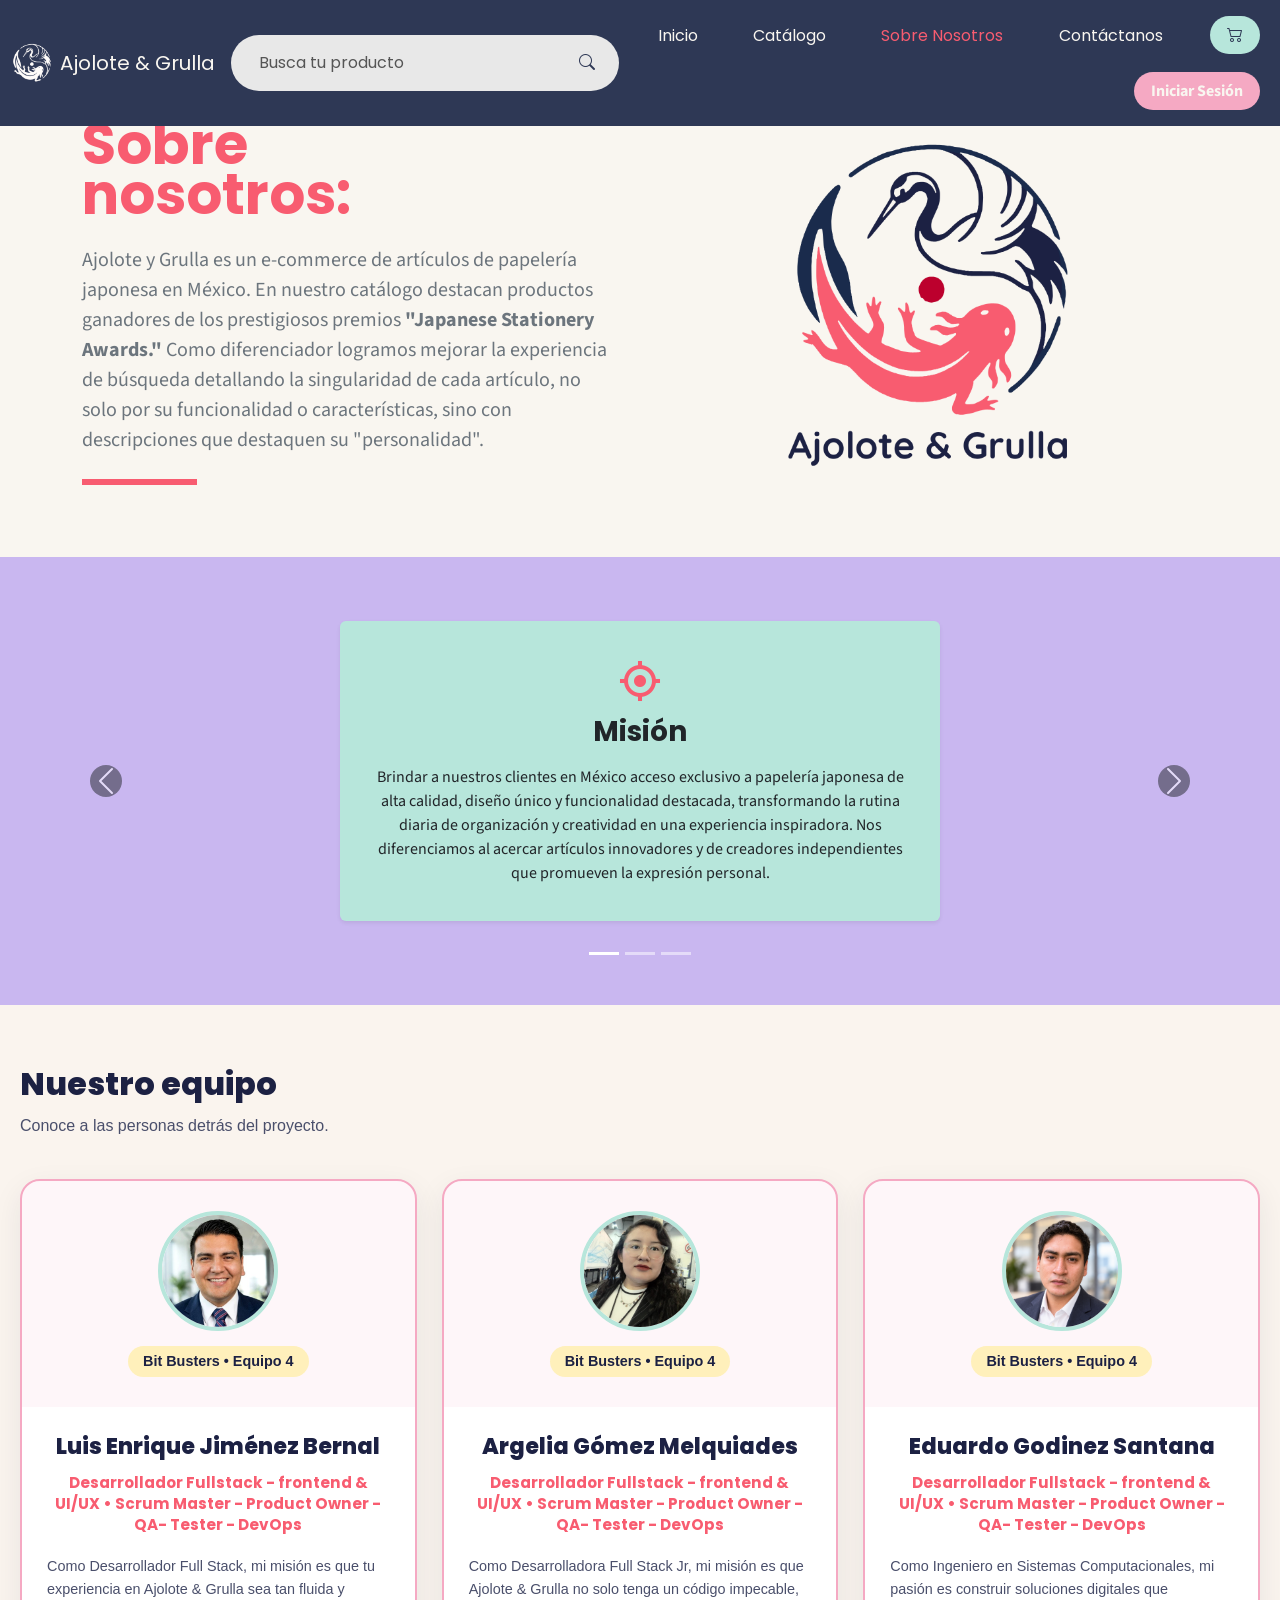
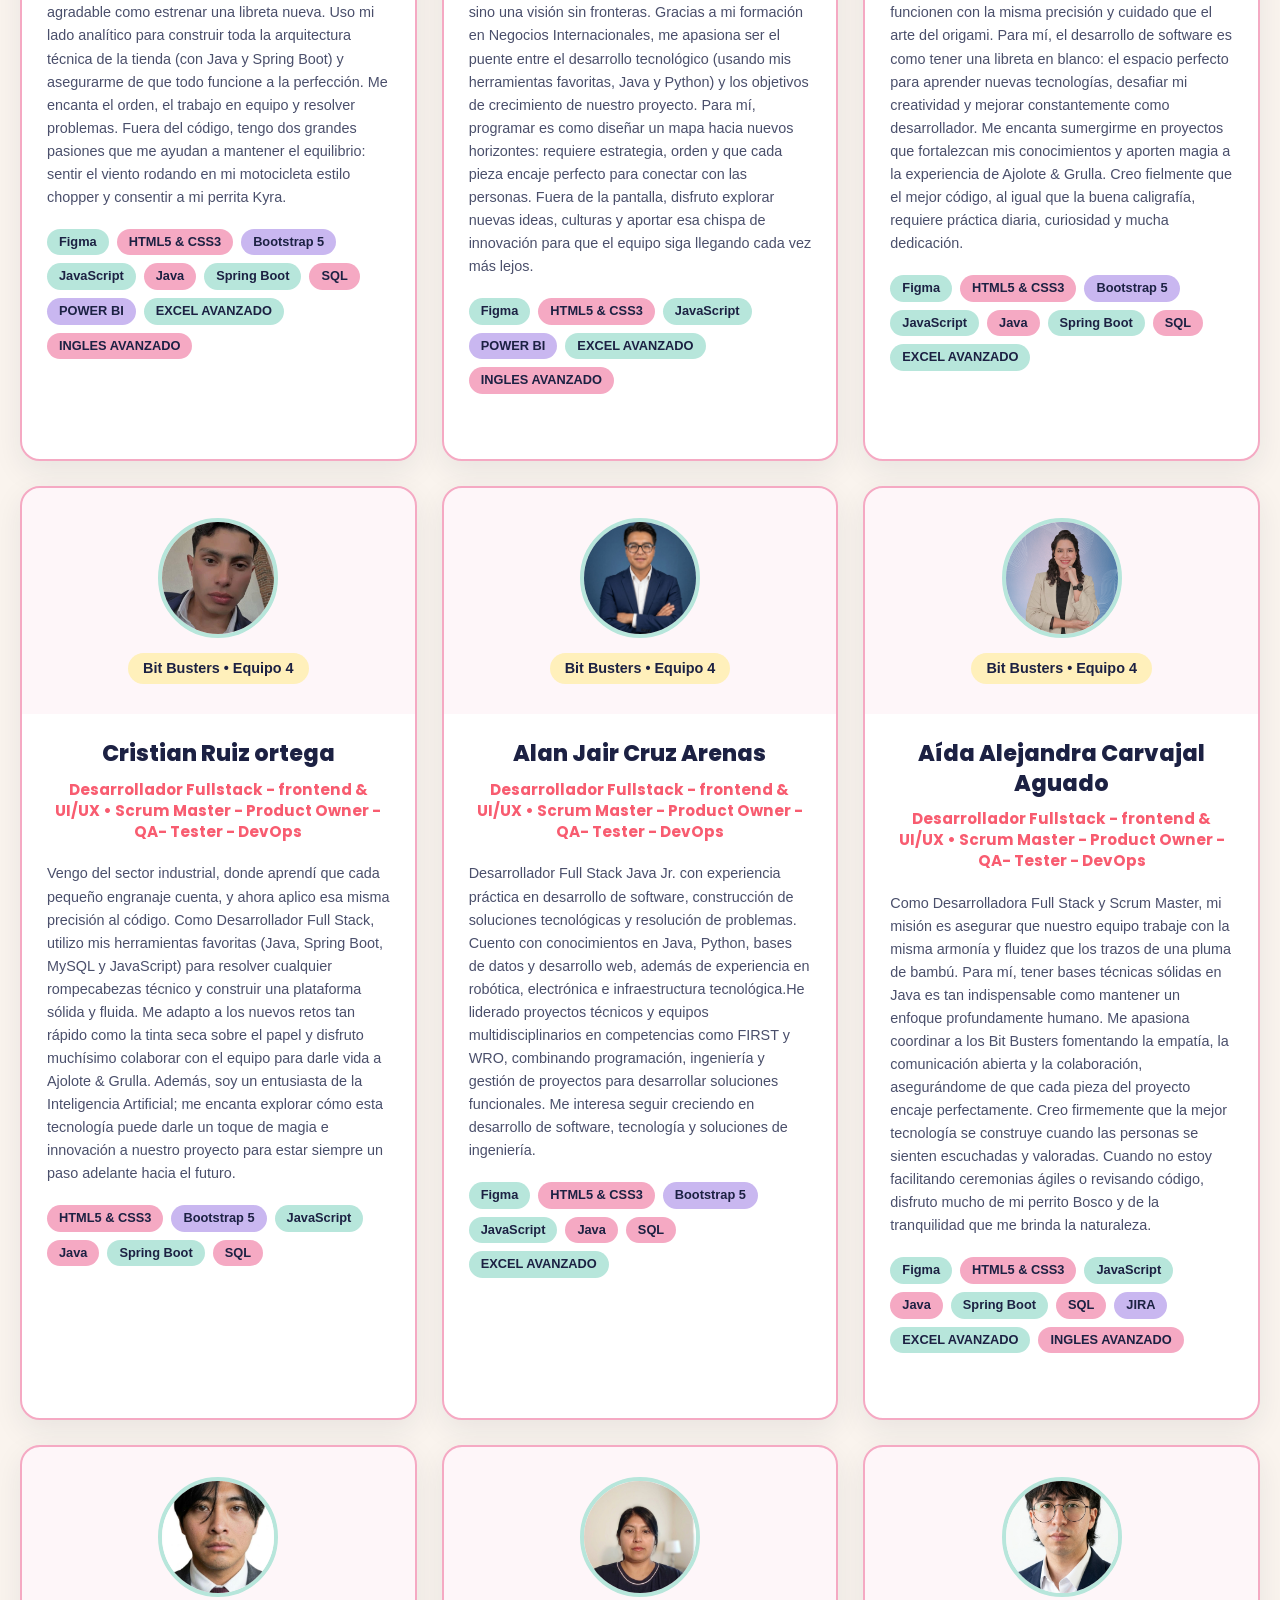
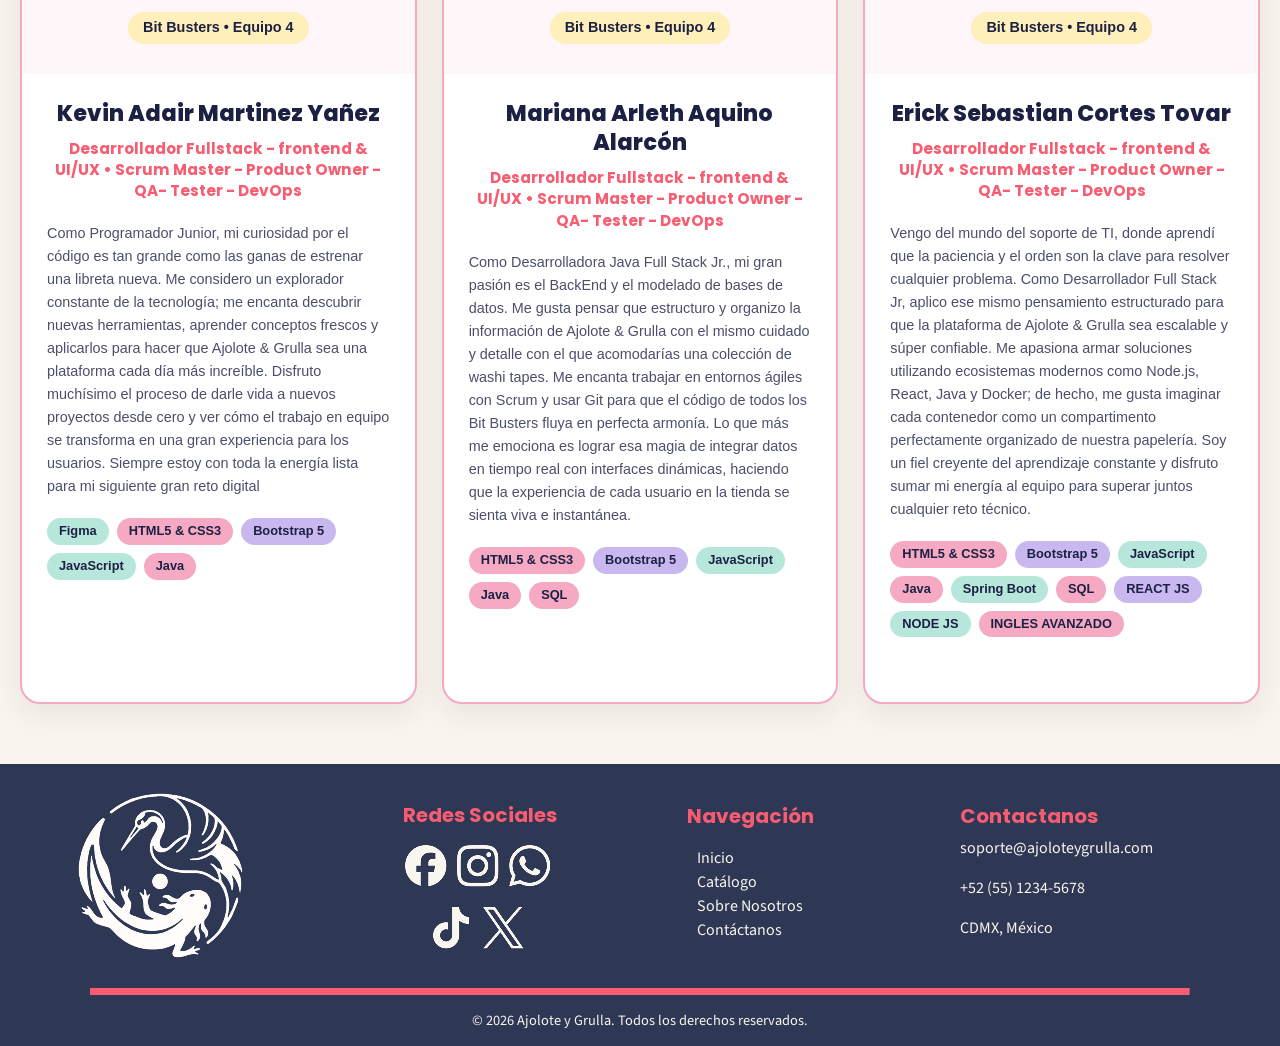
==== about.html @ f34b6851 "Arreglar estilos del about" ====
<!DOCTYPE html>
<html lang="es">
<head>
    <meta charset="UTF-8">
    <meta name="viewport"
          content="width=device-width, initial-scale=1.0">

    <title>Nosotros | Ajolote & Grulla</title>

    <!-- Bootstrap CSS -->
    <link href="https://cdn.jsdelivr.net/npm/bootstrap@5.3.8/dist/css/bootstrap.min.css" rel="stylesheet" integrity="sha384-sRIl4kxILFvY47J16cr9ZwB07vP4J8+LH7qKQnuqkuIAvNWLzeN8tE5YBujZqJLB" crossorigin="anonymous">
    
    <!-- Iconos bootstrap -->
    <link rel="stylesheet" href="https://cdn.jsdelivr.net/npm/bootstrap-icons@1.13.2/font/bootstrap-icons.min.css">
    

    <!-- Estilos globales -->
    <link rel="stylesheet" href="./css/style.css">
    
    <!-- Estilos de About -->
    <link rel="stylesheet" href="./css/pages/about/style-about.css">
    <link rel="stylesheet" href="./css/pages/about/presentationcards.css">  
    
    <!-- Boxicons -->
    <link href="https://unpkg.com/boxicons@2.1.4/css/boxicons.min.css" rel="stylesheet">   
    
</head>
<body class="pt-5">

    <!-- Componente Navbar -->
    <header id="header"></header>

    <main>
        <section id="about-hero"></section>
        <section id="about-carrusel"></section>
        <section class="about-team" id="about-team"></section>
    </main>

    <!-- Componente Footer -->
    <footer id="footer"></footer>

    <!-- Bootstrap JS -->
    <script src="https://cdn.jsdelivr.net/npm/bootstrap@5.3.8/dist/js/bootstrap.bundle.min.js" integrity="sha384-FKyoEForCGlyvwx9Hj09JcYn3nv7wiPVlz7YYwJrWVcXK/BmnVDxM+D2scQbITxI" crossorigin="anonymous"></script>

    <script src="js/pages/about/presentationcards.js"></script>
        
    <!-- JavaScript -->
    <script type="module" src="./js/main.js"></script>
</body>
</html>
---- css/style.css ----
/* ==========================================
   AJOLOTE & GRULLA
   Estilos y variables globales
   ========================================== */

/* Google Fonts */
@import url('https://fonts.googleapis.com/css2?family=Poppins:wght@400;500;600;700&family=Source+Sans+3:wght@400;500;600;700&display=swap');

/* Footer */
@import url("./components/footer/footer.css");

/* Header */
@import url("./components/header/header.css");

/* ==========================================
   VARIABLES GLOBALES
   ========================================== */

:root {
    /* Paleta de colores */
    --rosa-coral: #F85C70;
    --lila: #C9B7F0;
    --rosa-sakura: #F5A9C3;
    --menta: #B7E6DB;
    --azul-marino-intenso: #2E3855;
    --blanco-calido: #F9F6F0;

    /* Tipografías */
    --fuente-encabezados: 'Poppins', sans-serif;
    --fuente-contenido: 'Source Sans 3', sans-serif;

    /* Integración con Bootstrap */
    --bs-body-font-family: var(--fuente-contenido);
}

/* ==========================================
   ESTILOS GENERALES
   ========================================== */

body {
    font-family: var(--fuente-contenido);
    font-weight: 400;
    padding-top: 50px;
}


/* Encabezados */
h1, h2, h3, h4, h5, h6,
.titulo, .subtitulo {
    font-family: var(--fuente-encabezados);
    font-weight: 700;
}

/* Botones */
button, .btn, input[type="submit"] {
    font-family: var(--fuente-contenido);
    font-weight: 700;
}

a {
  text-decoration: none;
  color: black;
}

.eyebrow {
  font-weight: 800;
  color: var(--rosa-coral);
  /* text-transform: uppercase;
    letter-spacing: .16em;
    align-items: center;
    gap: 10px;
    margin: 0 0 22px;
    font-size: 10px;
    display: flex; */
}

.eyebrow span {
  background: var(--rosa-coral);
  width: 26px;
  height: 1px;
}

#hero h1 {
  font-size: clamp(58px, 7vw, 96px);
}

button {
   all: unset; 
}

h1 i,
h2 i {
  color: var(--rosa-coral);
}

.background-blanco {
  background-color: var(--blanco-calido);
}

.background-lila {
  background-color: var(--lila);
}

.btn-info {
  position: relative;
  background-color: var(--rosa-coral);
  border-color: var(--rosa-coral);
  transform: translateY(5%);
  transition: all 0.3s ease-in-out;
}

.btn-info:hover {
  color: var(--blanco-calido);
  transform: translateY(0);
  background-color: var(--azul-marino-intenso);
  border-color: var(--azul-marino-intenso);
}
---- css/pages/about/style-about.css ----
/* ==========================================
   AJOLOTE & GRULLA
   Estilos de la página About
   ========================================== */

/* Hero */
@import url("./hero.css");

/* Carrusel: misión, visión y valores */
@import url("./carrusel.css");

/* Nuestro equipo */
@import url("./team.css");
---- css/pages/about/presentationcards.css ----
/* VARIABLES DE COLOR */

:root {
    --indigo: #1C2143;
    --coral: #F85C70;
    --bg-page: #FAF4EE;
    --card-bg: #FFFFFF;

    --pastel-mint: #B7E6DB;
    --pastel-yellow: #FFF0BB;
    --pastel-lilac: #C9B7F0;
    --pastel-pink: #F5A9C3;
}


/* SECCIÓN NUESTRO EQUIPO */

.about-team {
    width: 100%;
    padding: 60px 20px;
    background-color: var(--bg-page);
    color: var(--indigo);
    font-family: 'Nunito', sans-serif;
}


/* ENCABEZADO DE LA SECCIÓN*/

.about-team__container {
    width: 100%;
    max-width: 1400px;
    margin: 0 auto 40px;
}

.about-team__container h2 {
    font-size: 2rem;
    font-weight: 800;
    color: var(--indigo);
    margin-bottom: 10px;
}

.about-team__container p {
    font-size: 1rem;
    line-height: 1.6;
    color: #4A4F6B;
    margin-bottom: 0;
}


/*  CONTENEDOR DE TARJETAS - CSS GRID */

.team-container {
    display: grid;
    grid-template-columns: repeat(3, minmax(0, 1fr));
    gap: 25px;

    width: 100%;
    max-width: 1400px;
    margin: 0 auto;

    align-items: stretch;
}


/*  TARJETA INDIVIDUAL */

.team-card {
    display: flex;
    flex-direction: column;

    width: 100%;
    min-width: 0;
    height: 100%;

    background-color: var(--card-bg);
    border: 2px solid var(--pastel-pink);
    border-radius: 20px;

    overflow: hidden;

    box-shadow: 0 10px 30px rgba(28, 33, 67, 0.08);

    transition:
        transform 0.3s ease,
        box-shadow 0.3s ease;
}

.team-card:hover {
    transform: translateY(-5px);
    box-shadow: 0 15px 35px rgba(28, 33, 67, 0.12);
}


/* PARTE SUPERIOR - IMAGEN Y BADGE */

.card-left {
    display: flex;
    flex-direction: column;
    align-items: center;
    justify-content: center;

    width: 100%;
    min-width: 0;
    padding: 30px 20px;

    background-color: rgba(245, 169, 195, 0.1);
}


/* Fotografía del integrante */

.about-team .avatar {
    display: block;

    width: 120px;
    height: 120px;

    border-radius: 50%;
    border: 4px solid var(--pastel-mint);

    object-fit: cover;
    object-position: center;

    margin-bottom: 15px;
}


/* Etiqueta del equipo */

.team-badge {
    display: inline-block;

    background-color: var(--pastel-yellow);
    color: var(--indigo);

    padding: 5px 15px;
    border-radius: 20px;

    font-size: 0.9rem;
    font-weight: 700;
    text-align: center;
}


/*  PARTE INFERIOR - INFORMACIÓN */

.card-right {
    display: flex;
    flex-direction: column;
    flex: 1;

    min-width: 0;
    padding: 25px;
}


/* Nombre */

.card-name {
    font-size: 1.4rem;
    font-weight: 800;
    line-height: 1.3;

    color: var(--indigo);
    text-align: center;

    margin-bottom: 10px;
}


/* Rol */

.card-role {
    font-size: 0.95rem;
    font-weight: 700;
    line-height: 1.4;

    color: var(--coral);
    text-align: center;

    margin-bottom: 20px;
}


/* Descripción */

.card-description {
    font-size: 0.9rem;
    font-weight: 400;
    line-height: 1.6;

    color: #4A4F6B;
    text-align: left;

    margin-bottom: 20px;
    overflow-wrap: anywhere;
}


/* Habilidades */

.skills-container {
    display: flex;
    flex-wrap: wrap;
    justify-content: flex-start;
    align-content: flex-start;

    gap: 8px;
    margin-bottom: 20px;
}

.skill-tag {
    display: inline-flex;
    align-items: center;
    justify-content: center;

    padding: 5px 12px;
    border-radius: 15px;

    font-size: 0.8rem;
    font-weight: 700;
    line-height: 1.3;

    color: var(--indigo);
    white-space: normal;
    text-align: center;
}


/* reedes sociales */

.social-links {
    display: flex;
    align-items: center;
    justify-content: center;
    flex-wrap: wrap;

    gap: 20px;
    margin-top: auto;
    padding-top: 20px;
}

.social-links a {
    display: inline-flex;
    align-items: center;
    justify-content: center;

    color: var(--indigo);
    font-size: 1.5rem;

    text-decoration: none;

    transition:
        color 0.3s ease,
        transform 0.3s ease;
}

.social-links a:hover {
    color: var(--coral);
    transform: translateY(-3px);
}

.social-links a:focus-visible {
    outline: 2px solid var(--coral);
    outline-offset: 4px;
    border-radius: 4px;
}


/* Responsivo */

@media (max-width: 1100px) {

    .team-container {
        grid-template-columns: repeat(2, minmax(0, 1fr));
        gap: 20px;
    }

    .about-team {
        padding: 50px 20px;
    }

    .card-right {
        padding: 20px;
    }

    .card-name {
        font-size: 1.3rem;
    }

}


/* Responsivo celulares */

@media (max-width: 768px) {

    .about-team {
        padding: 40px 15px;
    }

    .about-team__container {
        margin-bottom: 30px;
        text-align: center;
    }

    .about-team__container h2 {
        font-size: 1.7rem;
    }

    .about-team__container p {
        font-size: 0.95rem;
    }

    .team-container {
        grid-template-columns: 1fr;
        gap: 25px;
    }

    .team-card {
        width: 100%;
    }

    .card-left {
        padding: 25px 15px;
    }

    .about-team .avatar {
        width: 110px;
        height: 110px;
    }

    .card-right {
        padding: 20px;
    }

    .card-name {
        font-size: 1.3rem;
    }

    .card-role {
        font-size: 0.9rem;
    }

    .card-description {
        font-size: 0.9rem;
    }

    .skills-container {
        justify-content: center;
    }

}
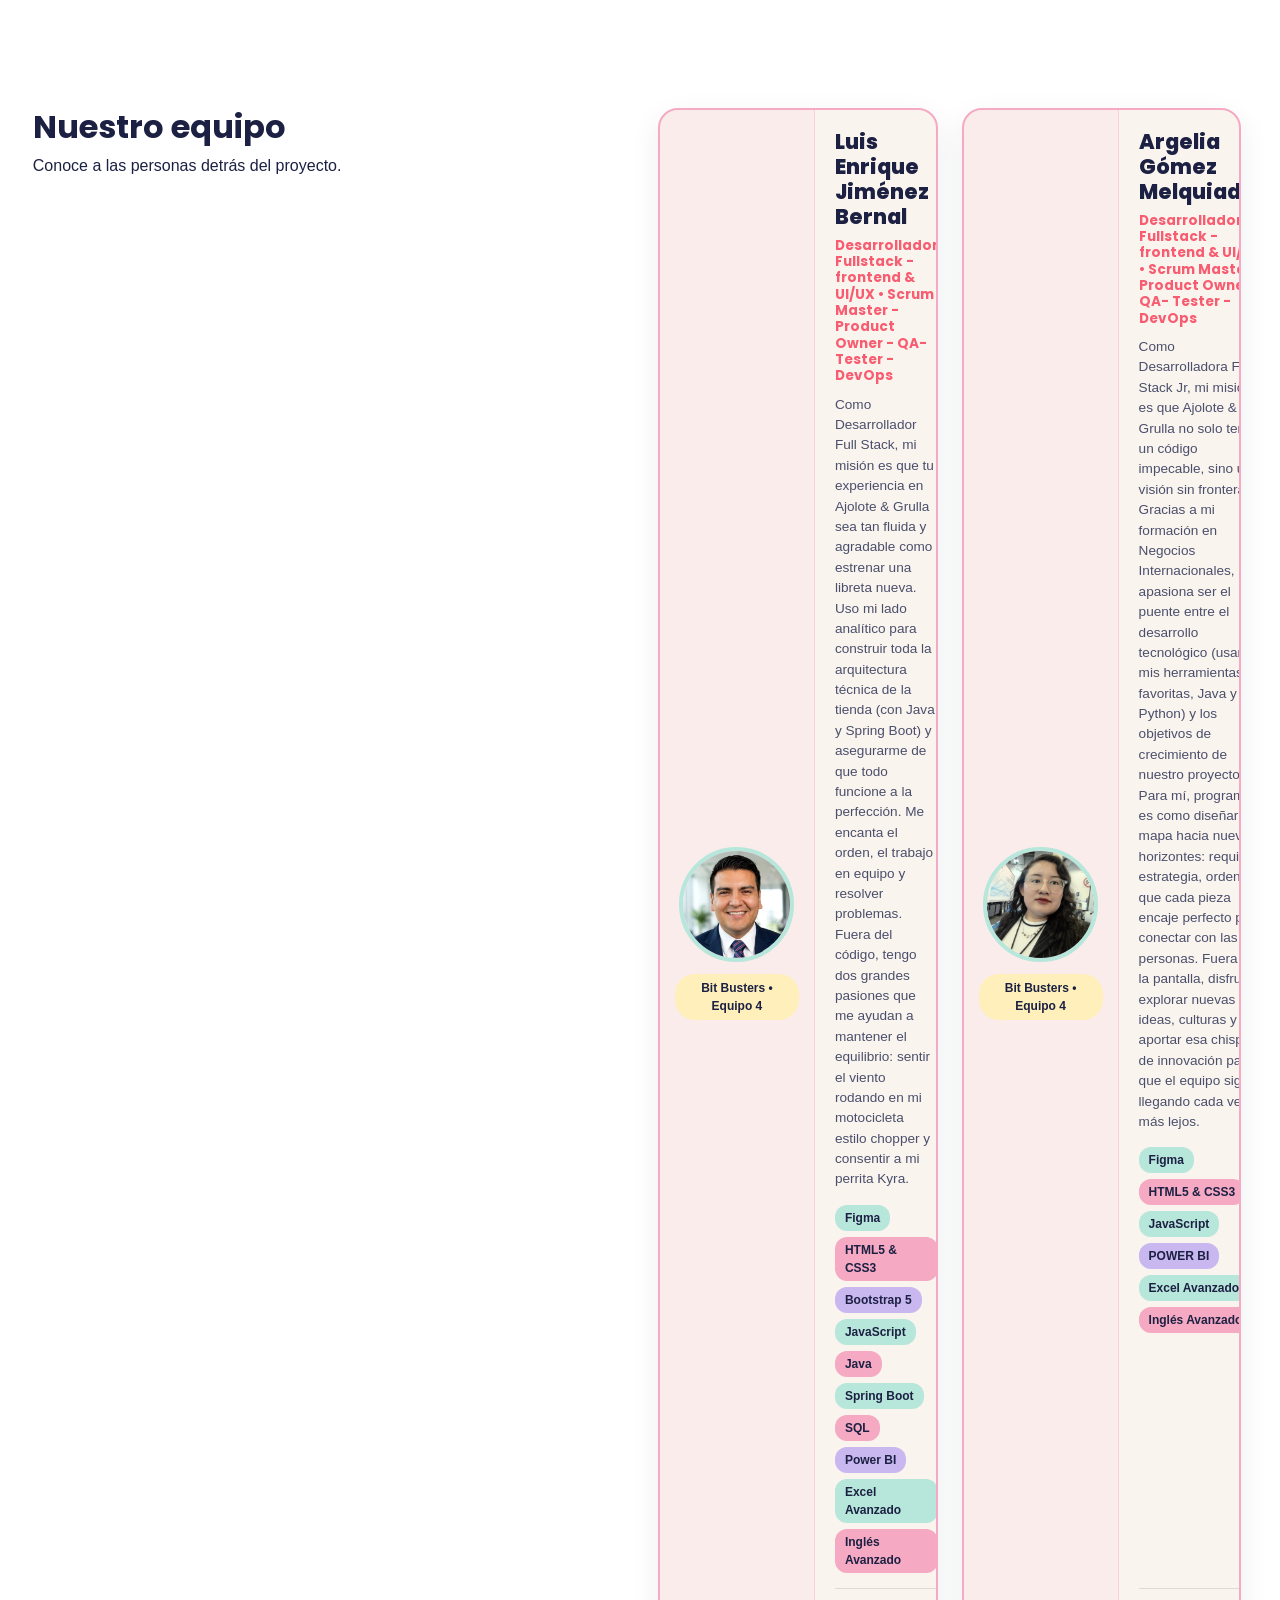
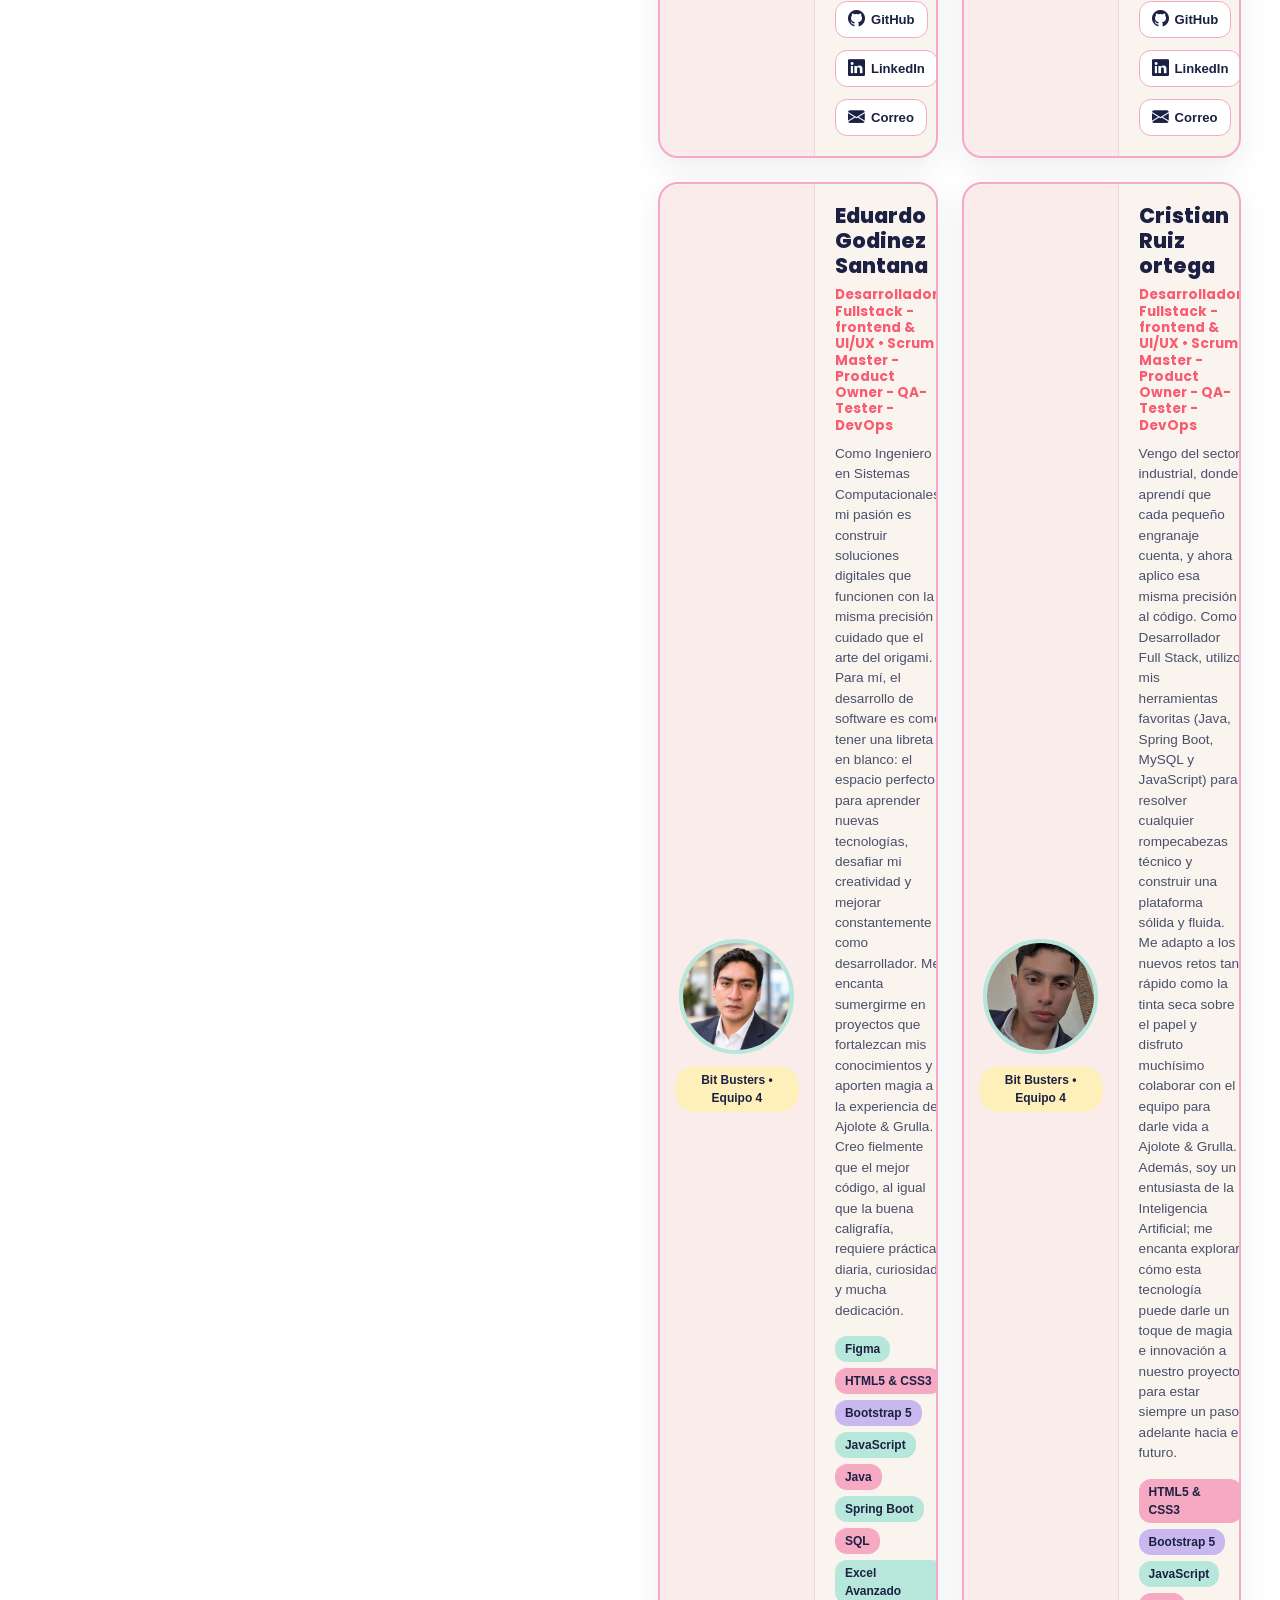
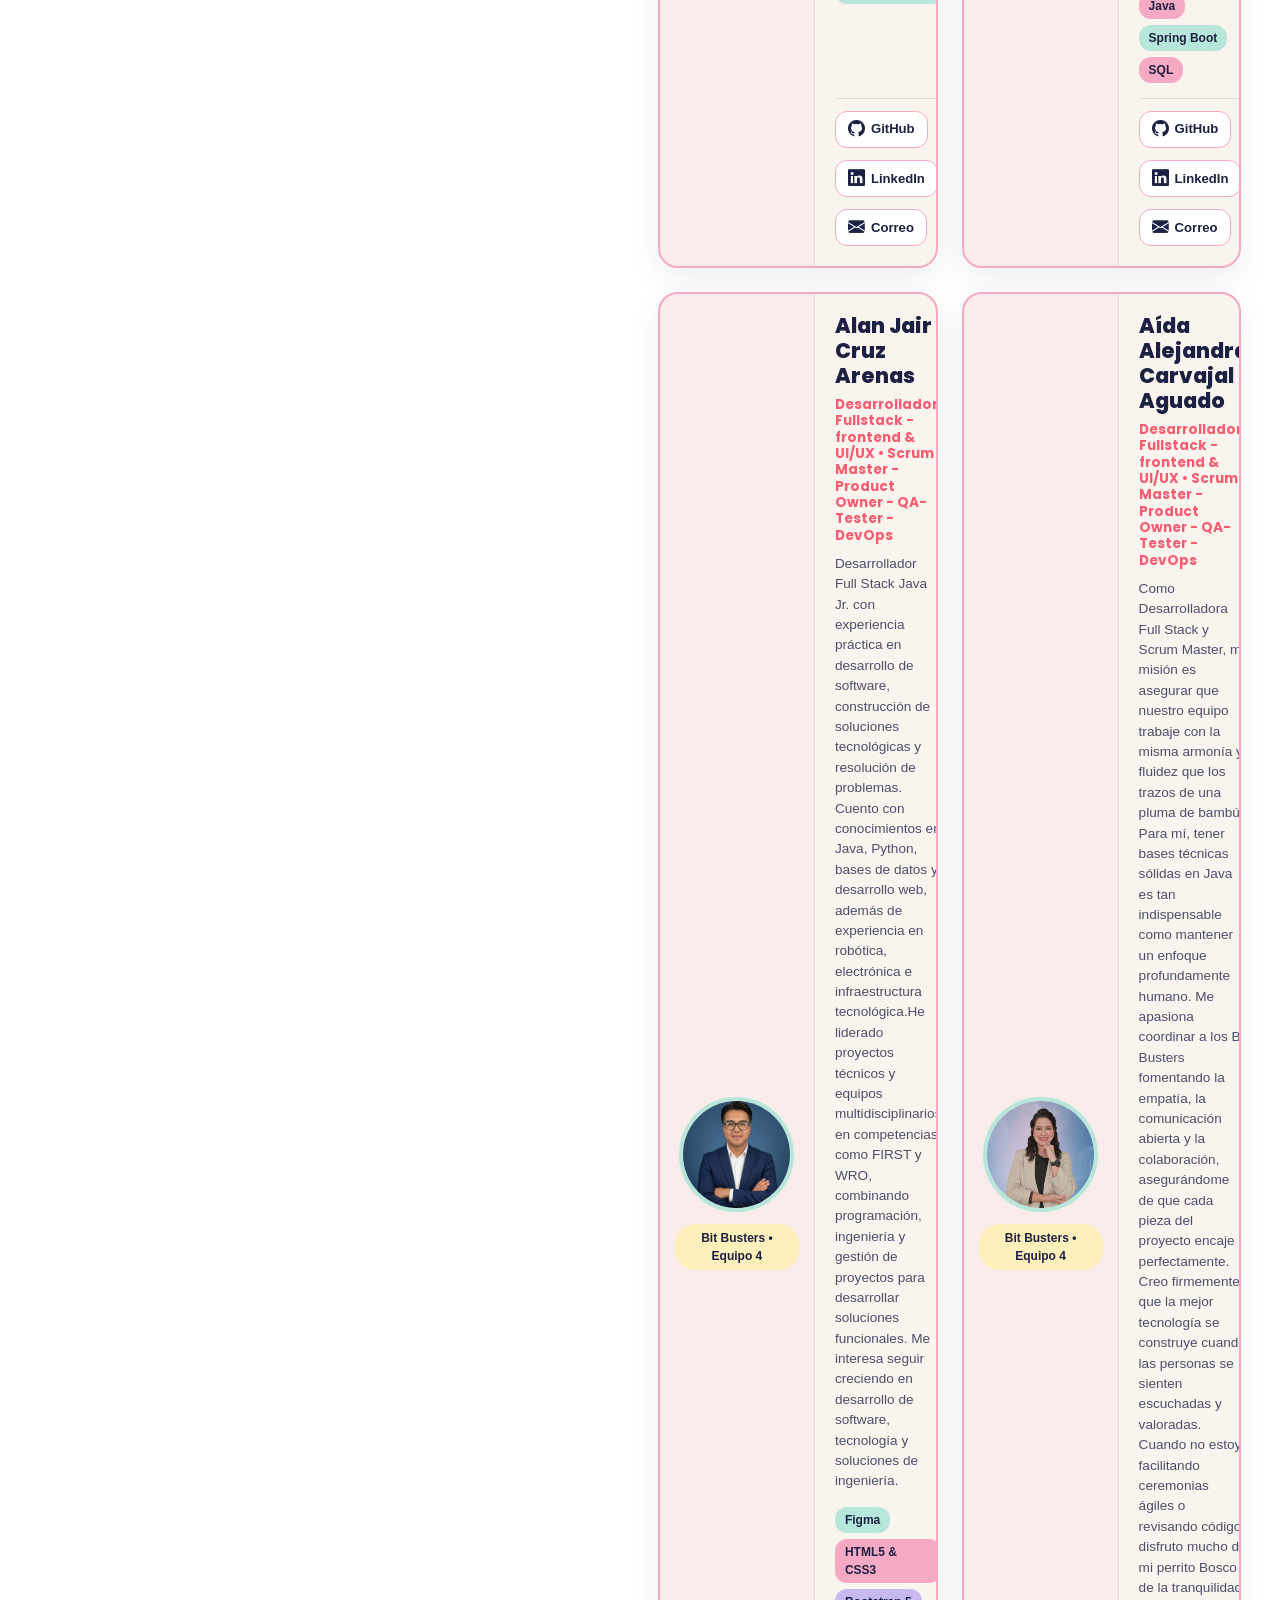
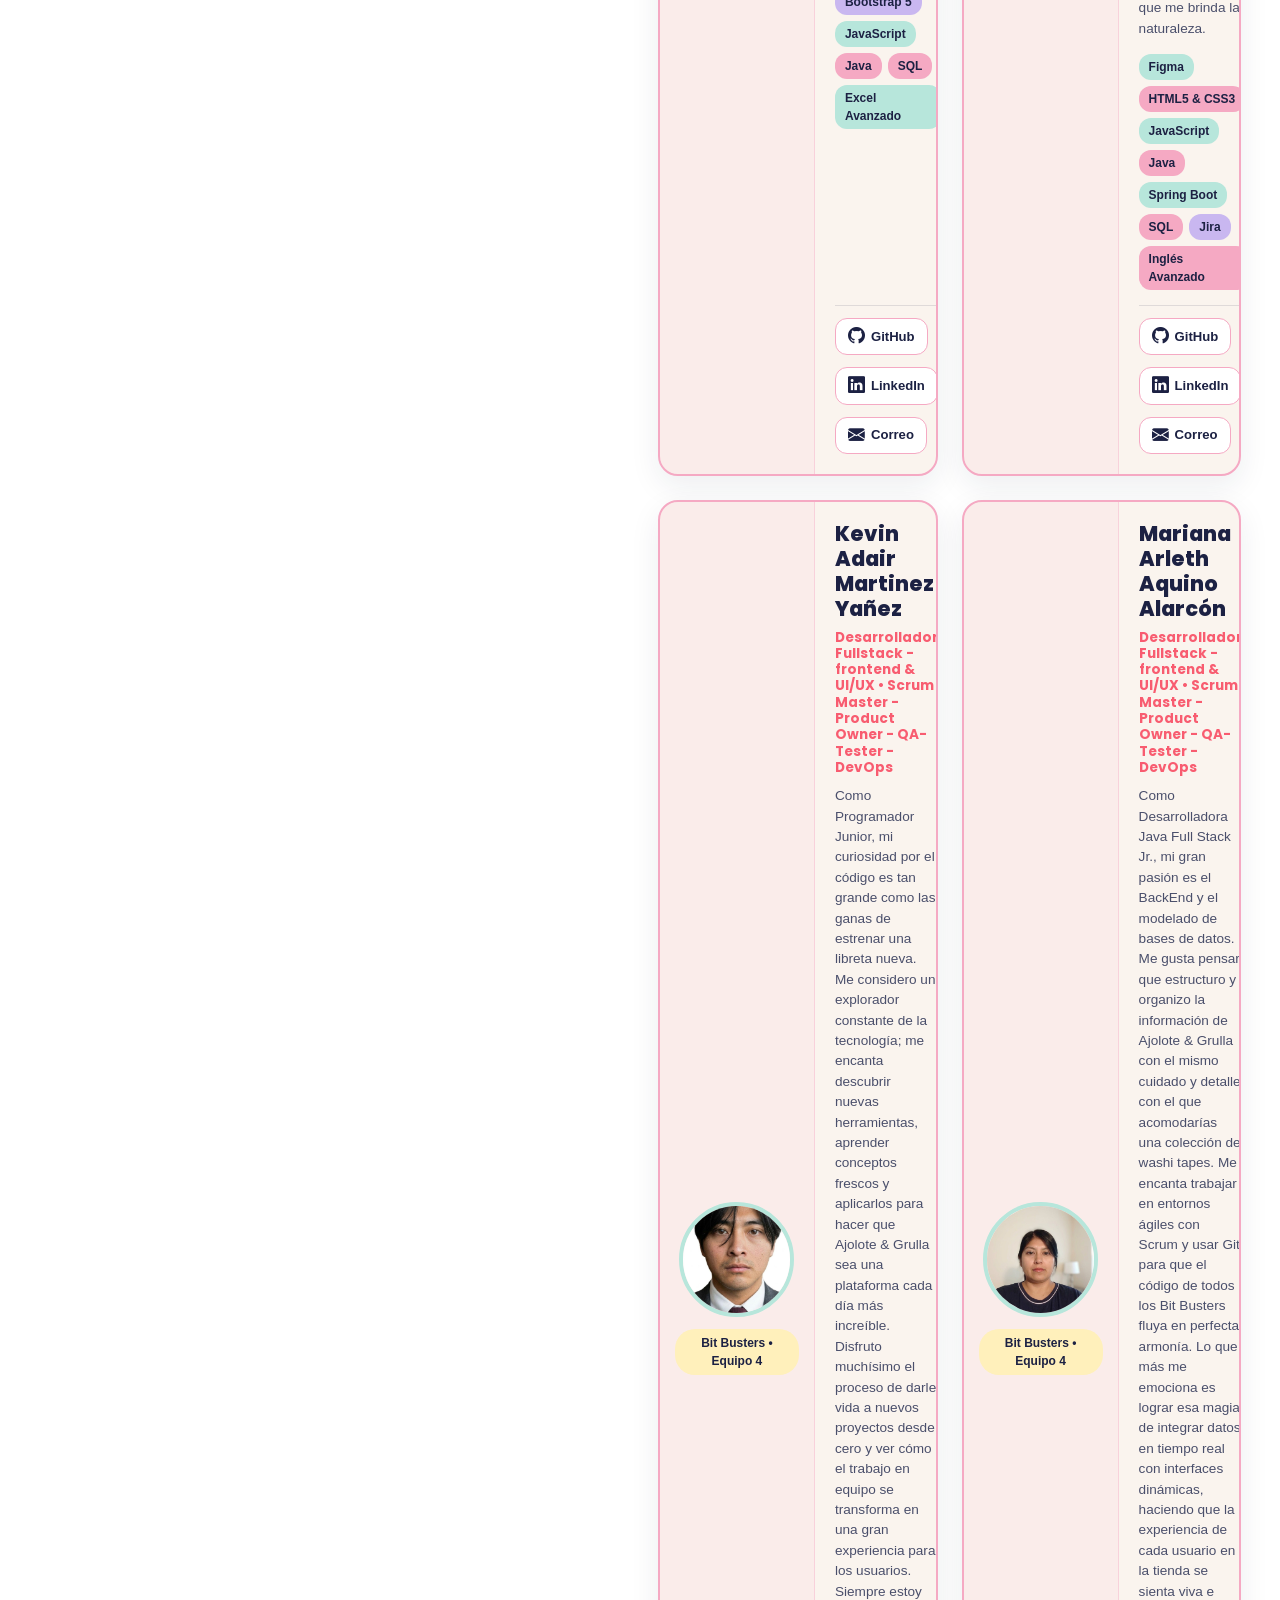
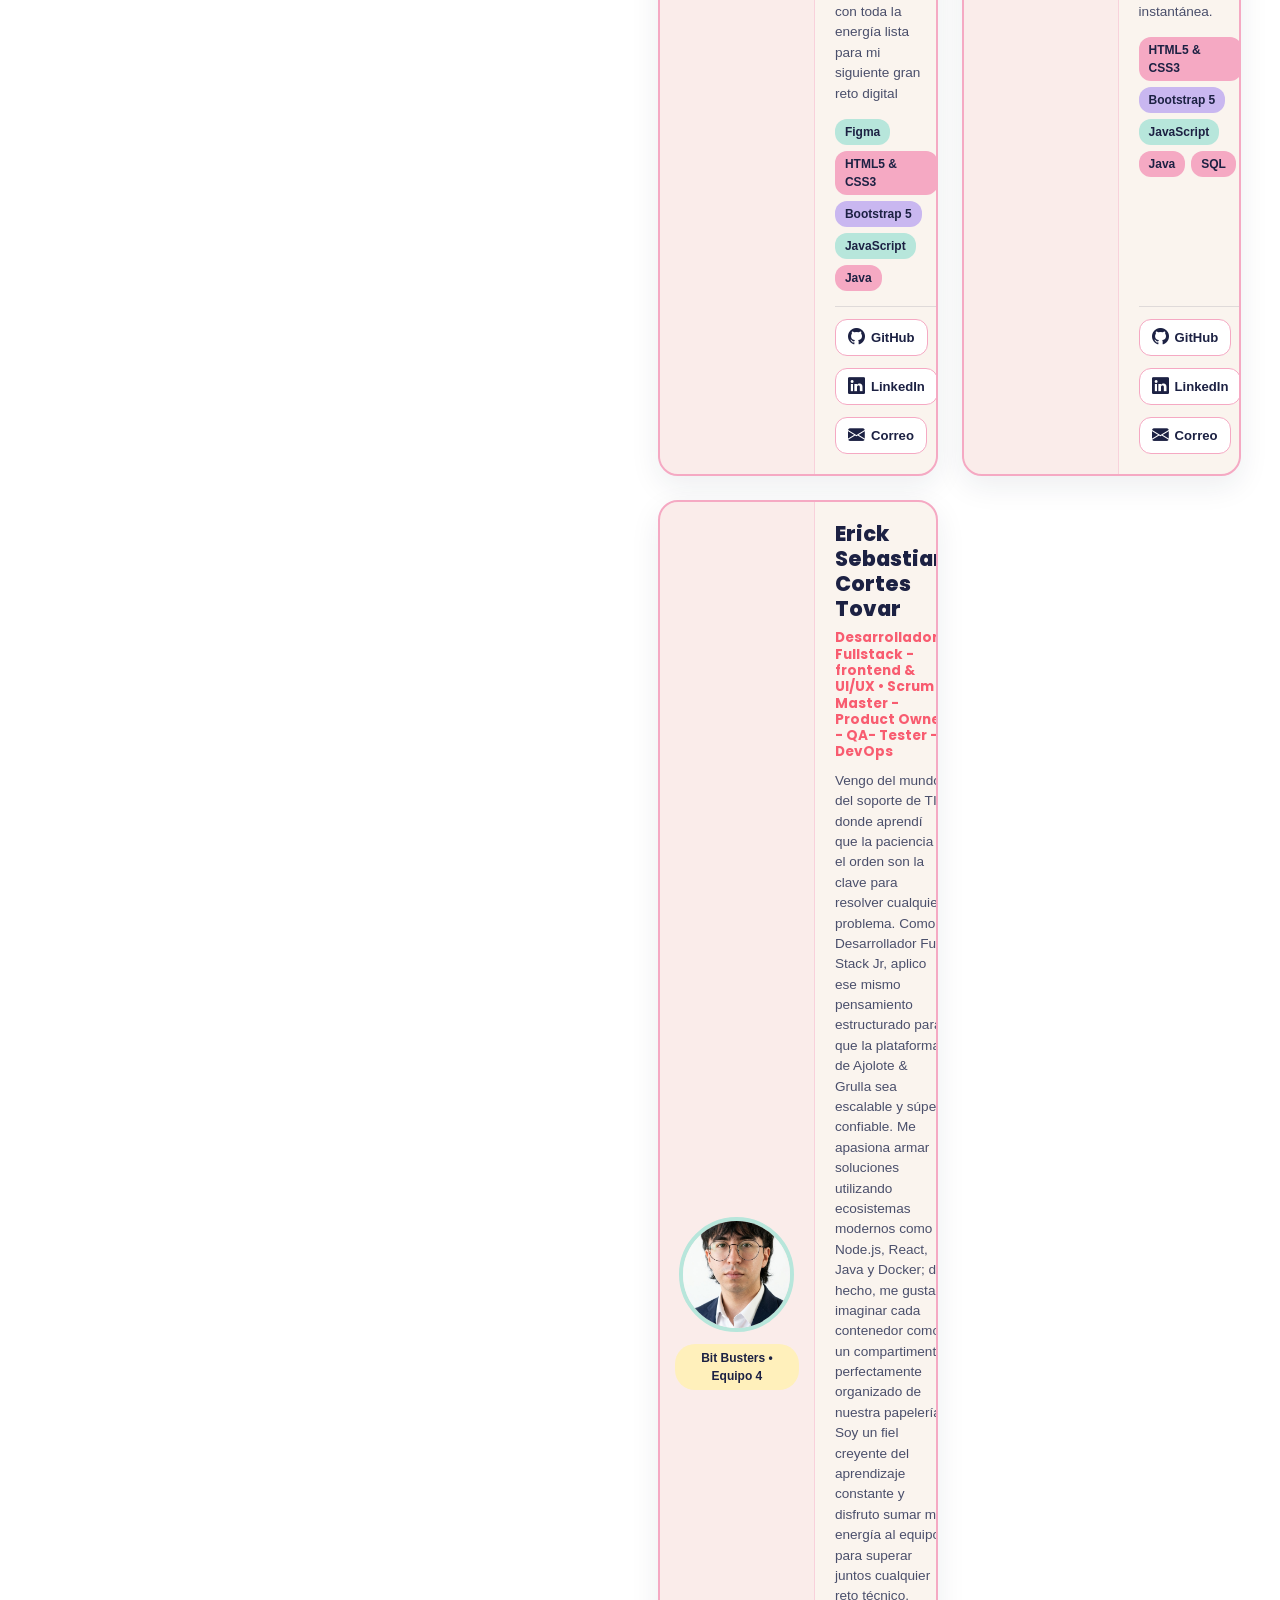
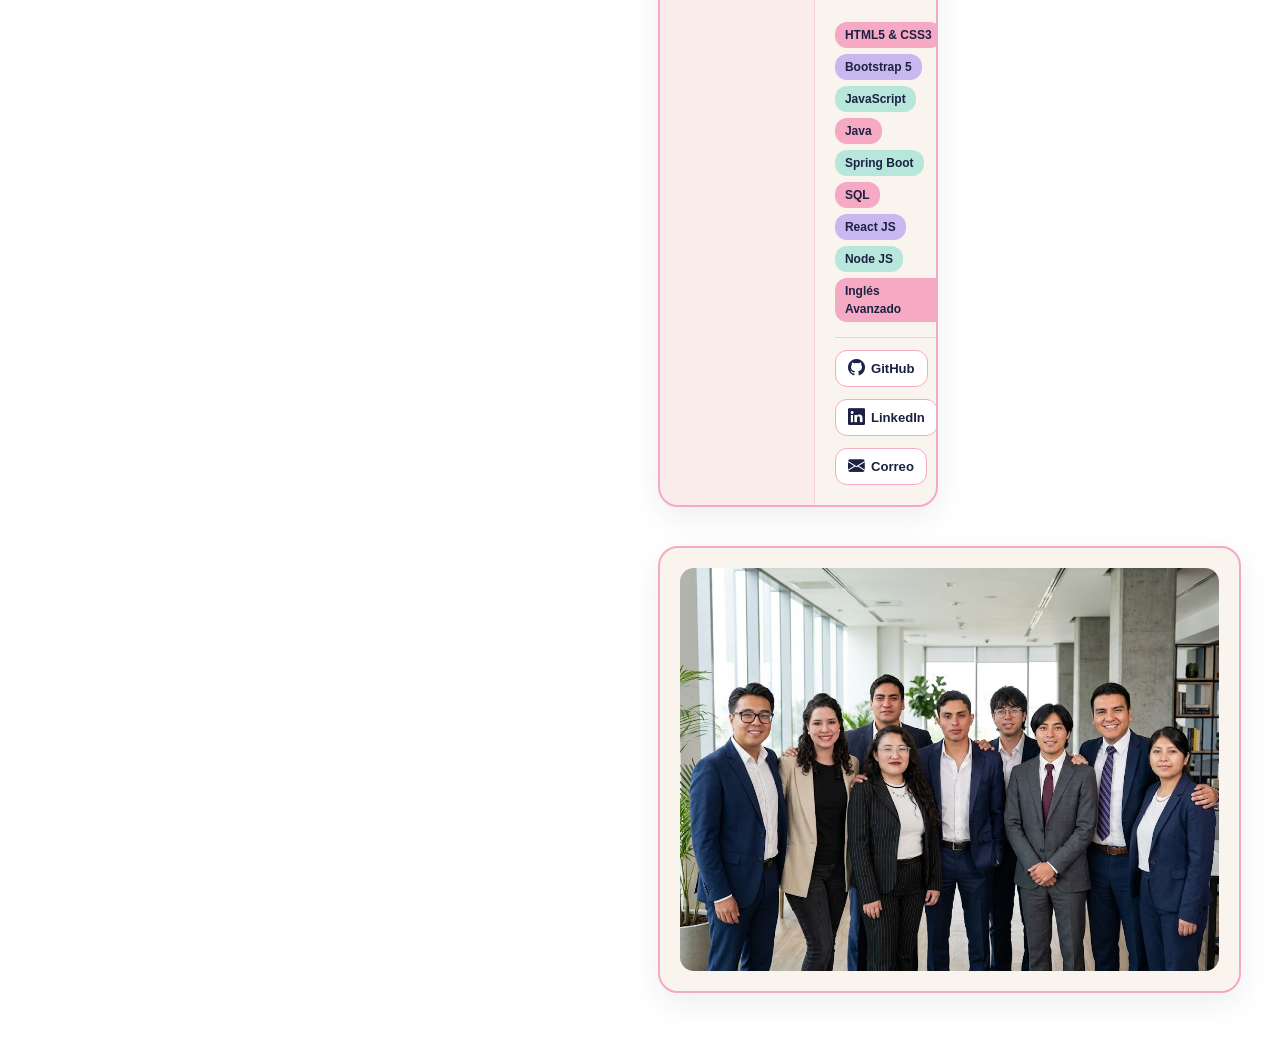
==== commit c853b25c: "Guardando cambios de perfiles antes de actualizar develop" ====
--- a/about.html
+++ b/about.html
@@ -12,7 +12,9 @@
     
     <!-- Iconos bootstrap -->
     <link rel="stylesheet" href="https://cdn.jsdelivr.net/npm/bootstrap-icons@1.13.2/font/bootstrap-icons.min.css">
-    
+
+    <!--Iconos Boxicons -->
+    <link href="https://unpkg.com/boxicons@2.1.4/css/boxicons.min.css" rel="stylesheet">   
 
     <!-- Estilos globales -->
     <link rel="stylesheet" href="./css/style.css">
@@ -20,10 +22,7 @@
     <!-- Estilos de About -->
     <link rel="stylesheet" href="./css/pages/about/style-about.css">
     <link rel="stylesheet" href="./css/pages/about/presentationcards.css">  
-    
-    <!-- Boxicons -->
-    <link href="https://unpkg.com/boxicons@2.1.4/css/boxicons.min.css" rel="stylesheet">   
-    
+
 </head>
 <body class="pt-5">
 
--- a/css/pages/about/presentationcards.css
+++ b/css/pages/about/presentationcards.css
@@ -4,13 +4,12 @@
 :root {
     --indigo: #1C2143;
     --coral: #F85C70;
-    --bg-page: #FAF4EE;
-    --card-bg: #FFFFFF;
-
-    --pastel-mint: #B7E6DB;
-    --pastel-yellow: #FFF0BB;
-    --pastel-lilac: #C9B7F0;
-    --pastel-pink: #F5A9C3;
+    --rosa-claro: #FAF4EE;
+    --hueso: #FFFFFF;
+    --menta-pastel: #B7E6DB;
+    --amarillo-pastel: #FFF0BB;
+    --lyla-pastel: #C9B7F0;
+    --rosa-pastel: #F5A9C3;
 }
 
 
@@ -24,331 +23,197 @@
     font-family: 'Nunito', sans-serif;
 }
 
-
-/* ENCABEZADO DE LA SECCIÓN*/
-
-.about-team__container {
-    width: 100%;
-    max-width: 1400px;
-    margin: 0 auto 40px;
-}
-
-.about-team__container h2 {
-    font-size: 2rem;
-    font-weight: 800;
-    color: var(--indigo);
-    margin-bottom: 10px;
-}
-
-.about-team__container p {
-    font-size: 1rem;
-    line-height: 1.6;
-    color: #4A4F6B;
-    margin-bottom: 0;
-}
-
-
-/*  CONTENEDOR DE TARJETAS - CSS GRID */
-
+#about-team,
 .team-container {
     display: grid;
-    grid-template-columns: repeat(3, minmax(0, 1fr));
-    gap: 25px;
-
-    width: 100%;
-    max-width: 1400px;
+    grid-template-columns: repeat(3, 1fr);
+    gap: 24px;
+    max-width: 1750px;
+    width: 98%;
     margin: 0 auto;
-
     align-items: stretch;
 }
 
-
-/*  TARJETA INDIVIDUAL */
-
-.team-card {
+/* Estilo individual de la tarjeta */
+.tarjeta-equipo {
+    background-color: var(--rosa-claro);
+    border-radius: 20px;
+    box-shadow: 0 10px 30px rgba(28, 33, 67, 0.08);
+    display: flex;
+    flex-direction: row;
+    width: 100%;
+    overflow: hidden;
+    transition: transform 0.3s ease;
+    border: 2px solid var(--rosa-pastel);
+}
+
+.tarjeta-equipo:hover {
+    transform: translateY(-5px);
+}
+
+/* Columna Izquierda (Imagen y Badge) */
+.card-left {
+    padding: 20px 15px;
     display: flex;
     flex-direction: column;
-
-    width: 100%;
-    min-width: 0;
-    height: 100%;
-
-    background-color: var(--card-bg);
-    border: 2px solid var(--pastel-pink);
+    align-items: center;
+    justify-content: center;
+    background-color: rgba(245, 169, 195, 0.1);
+    min-width: 155px;
+    max-width: 155px;
+    border-right: 1px solid rgba(245, 169, 195, 0.4);
+}
+
+.avatar {
+    width: 115px;
+    height: 115px;
+    border-radius: 50%;
+    object-fit: cover;
+    border: 4px solid var(--menta-pastel);
+    margin-bottom: 12px;
+}
+
+.team-badge {
+    background-color: var(--amarillo-pastel);
+    color: var(--indigo);
+    padding: 5px 10px;
     border-radius: 20px;
-
-    overflow: hidden;
-
-    box-shadow: 0 10px 30px rgba(28, 33, 67, 0.08);
-
-    transition:
-        transform 0.3s ease,
-        box-shadow 0.3s ease;
-}
-
-.team-card:hover {
-    transform: translateY(-5px);
-    box-shadow: 0 15px 35px rgba(28, 33, 67, 0.12);
-}
-
-
-/* PARTE SUPERIOR - IMAGEN Y BADGE */
-
-.card-left {
+    font-weight: 700;
+    font-size: 0.75rem;
+    text-align: center;
+}
+
+/* Columna Derecha (Información) */
+.card-right {
+    padding: 20px;
     display: flex;
     flex-direction: column;
-    align-items: center;
+    justify-content: space-between;
+    flex: 1;
+}
+
+.card-name {
+    font-size: 1.3rem;
+    font-weight: 800;
+    color: var(--indigo);
+    line-height: 1.2;
+}
+
+.card-role {
+    color: var(--coral);
+    font-size: 0.85rem;
+    font-weight: 700;
+    margin-top: 5px;
+    margin-bottom: 10px;
+    line-height: 1.2;
+}
+
+.card-description {
+    font-size: 0.85rem;
+    line-height: 1.5;
+    margin-bottom: 15px;
+    color: #4a4f6b;
+}
+
+/* Habilidades */
+.skills-container {
+    display: flex;
+    flex-wrap: wrap;
+    gap: 6px;
+    margin-bottom: 15px;
+}
+
+.skill-tag {
+    padding: 4px 10px;
+    border-radius: 12px;
+    font-size: 0.75rem;
+    font-weight: 700;
+    color: var(--indigo);
+}
+
+/* Redes Sociales en la parte inferior */
+.social-links {
+    margin-top: auto;
+    padding-top: 12px;
+    border-top: 1px solid rgba(28, 33, 67, 0.12);
+    display: flex;
+    flex-wrap: wrap;
+    align-items: center;
+    gap: 12px;
+}
+
+.social-links a {
+    color: var(--indigo);
+    background-color: var(--hueso);
+    border: 1px solid var(--rosa-pastel);
+    padding: 5px 12px;
+    border-radius: 12px;
+    font-size: 0.82rem;
+    font-weight: 700;
+    text-decoration: none;
+    display: inline-flex;
+    align-items: center;
+    gap: 6px;
+    transition: all 0.25s ease;
+}
+
+.social-links a i {
+    font-size: 1.05rem;
+}
+
+.social-links a:hover {
+    background-color: var(--coral);
+    color: var(--hueso);
+    border-color: var(--coral);
+    transform: translateY(-2px);
+}
+
+/* Tarjeta exclusiva para la fotografía final centrada */
+.tarjeta-foto-final {
+    grid-column: 1 / -1;
+    justify-self: center;
+    max-width: 750px;
+    width: 100%;
+    padding: 20px;
+    margin-top: 15px;
     justify-content: center;
-
-    width: 100%;
-    min-width: 0;
-    padding: 30px 20px;
-
-    background-color: rgba(245, 169, 195, 0.1);
-}
-
-
-/* Fotografía del integrante */
-
-.about-team .avatar {
+    align-items: center;
+}
+
+.tarjeta-foto-final img {
+    width: 100%;
+    height: auto;
+    border-radius: 14px;
+    object-fit: cover;
     display: block;
-
-    width: 120px;
-    height: 120px;
-
-    border-radius: 50%;
-    border: 4px solid var(--pastel-mint);
-
-    object-fit: cover;
-    object-position: center;
-
-    margin-bottom: 15px;
-}
-
-
-/* Etiqueta del equipo */
-
-.team-badge {
-    display: inline-block;
-
-    background-color: var(--pastel-yellow);
-    color: var(--indigo);
-
-    padding: 5px 15px;
-    border-radius: 20px;
-
-    font-size: 0.9rem;
-    font-weight: 700;
-    text-align: center;
-}
-
-
-/*  PARTE INFERIOR - INFORMACIÓN */
-
-.card-right {
-    display: flex;
-    flex-direction: column;
-    flex: 1;
-
-    min-width: 0;
-    padding: 25px;
-}
-
-
-/* Nombre */
-
-.card-name {
-    font-size: 1.4rem;
-    font-weight: 800;
-    line-height: 1.3;
-
-    color: var(--indigo);
-    text-align: center;
-
-    margin-bottom: 10px;
-}
-
-
-/* Rol */
-
-.card-role {
-    font-size: 0.95rem;
-    font-weight: 700;
-    line-height: 1.4;
-
-    color: var(--coral);
-    text-align: center;
-
-    margin-bottom: 20px;
-}
-
-
-/* Descripción */
-
-.card-description {
-    font-size: 0.9rem;
-    font-weight: 400;
-    line-height: 1.6;
-
-    color: #4A4F6B;
-    text-align: left;
-
-    margin-bottom: 20px;
-    overflow-wrap: anywhere;
-}
-
-
-/* Habilidades */
-
-.skills-container {
-    display: flex;
-    flex-wrap: wrap;
-    justify-content: flex-start;
-    align-content: flex-start;
-
-    gap: 8px;
-    margin-bottom: 20px;
-}
-
-.skill-tag {
-    display: inline-flex;
-    align-items: center;
-    justify-content: center;
-
-    padding: 5px 12px;
-    border-radius: 15px;
-
-    font-size: 0.8rem;
-    font-weight: 700;
-    line-height: 1.3;
-
-    color: var(--indigo);
-    white-space: normal;
-    text-align: center;
-}
-
-
-/* reedes sociales */
-
-.social-links {
-    display: flex;
-    align-items: center;
-    justify-content: center;
-    flex-wrap: wrap;
-
-    gap: 20px;
-    margin-top: auto;
-    padding-top: 20px;
-}
-
-.social-links a {
-    display: inline-flex;
-    align-items: center;
-    justify-content: center;
-
-    color: var(--indigo);
-    font-size: 1.5rem;
-
-    text-decoration: none;
-
-    transition:
-        color 0.3s ease,
-        transform 0.3s ease;
-}
-
-.social-links a:hover {
-    color: var(--coral);
-    transform: translateY(-3px);
-}
-
-.social-links a:focus-visible {
-    outline: 2px solid var(--coral);
-    outline-offset: 4px;
-    border-radius: 4px;
-}
-
-
-/* Responsivo */
-
-@media (max-width: 1100px) {
-
+}
+
+/* Diseño Responsivo */
+@media (max-width: 1350px) {
+    #about-team,
     .team-container {
-        grid-template-columns: repeat(2, minmax(0, 1fr));
-        gap: 20px;
-    }
-
-    .about-team {
-        padding: 50px 20px;
-    }
-
-    .card-right {
-        padding: 20px;
-    }
-
-    .card-name {
-        font-size: 1.3rem;
-    }
-
-}
-
-
-/* Responsivo celulares */
-
-@media (max-width: 768px) {
-
-    .about-team {
-        padding: 40px 15px;
-    }
-
-    .about-team__container {
-        margin-bottom: 30px;
-        text-align: center;
-    }
-
-    .about-team__container h2 {
-        font-size: 1.7rem;
-    }
-
-    .about-team__container p {
-        font-size: 0.95rem;
-    }
-
+        grid-template-columns: repeat(2, 1fr);
+    }
+}
+
+@media (max-width: 850px) {
+    #about-team,
     .team-container {
         grid-template-columns: 1fr;
-        gap: 25px;
-    }
-
-    .team-card {
+    }
+    .tarjeta-equipo {
+        flex-direction: column;
+    }
+    .card-left {
+        max-width: 100%;
         width: 100%;
-    }
-
-    .card-left {
-        padding: 25px 15px;
-    }
-
-    .about-team .avatar {
-        width: 110px;
-        height: 110px;
-    }
-
-    .card-right {
-        padding: 20px;
-    }
-
-    .card-name {
-        font-size: 1.3rem;
-    }
-
-    .card-role {
-        font-size: 0.9rem;
-    }
-
-    .card-description {
-        font-size: 0.9rem;
-    }
-
-    .skills-container {
+        border-right: none;
+        border-bottom: 2px solid var(--rosa-pastel);
+    }
+    .card-name, .card-role, .card-description {
+        text-align: center;
+    }
+    .skills-container, .social-links {
         justify-content: center;
     }
-
-}
+}
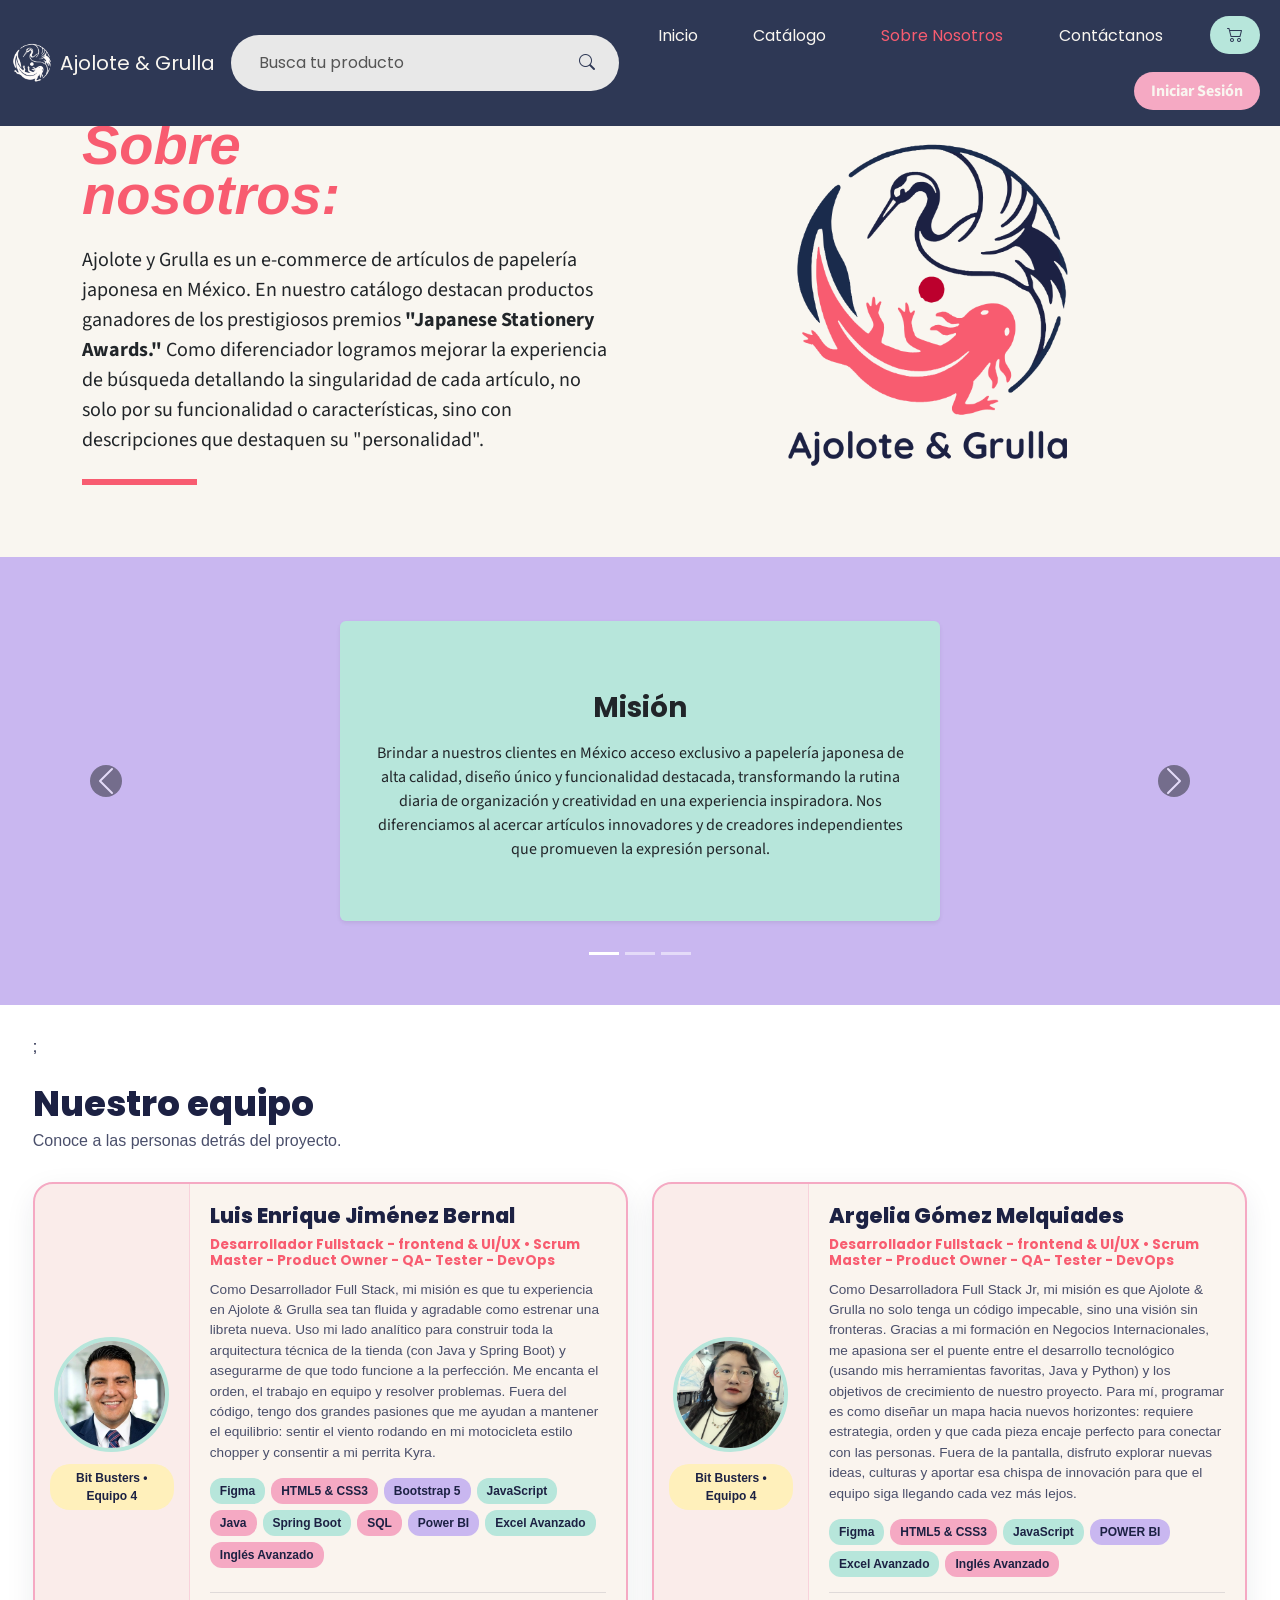
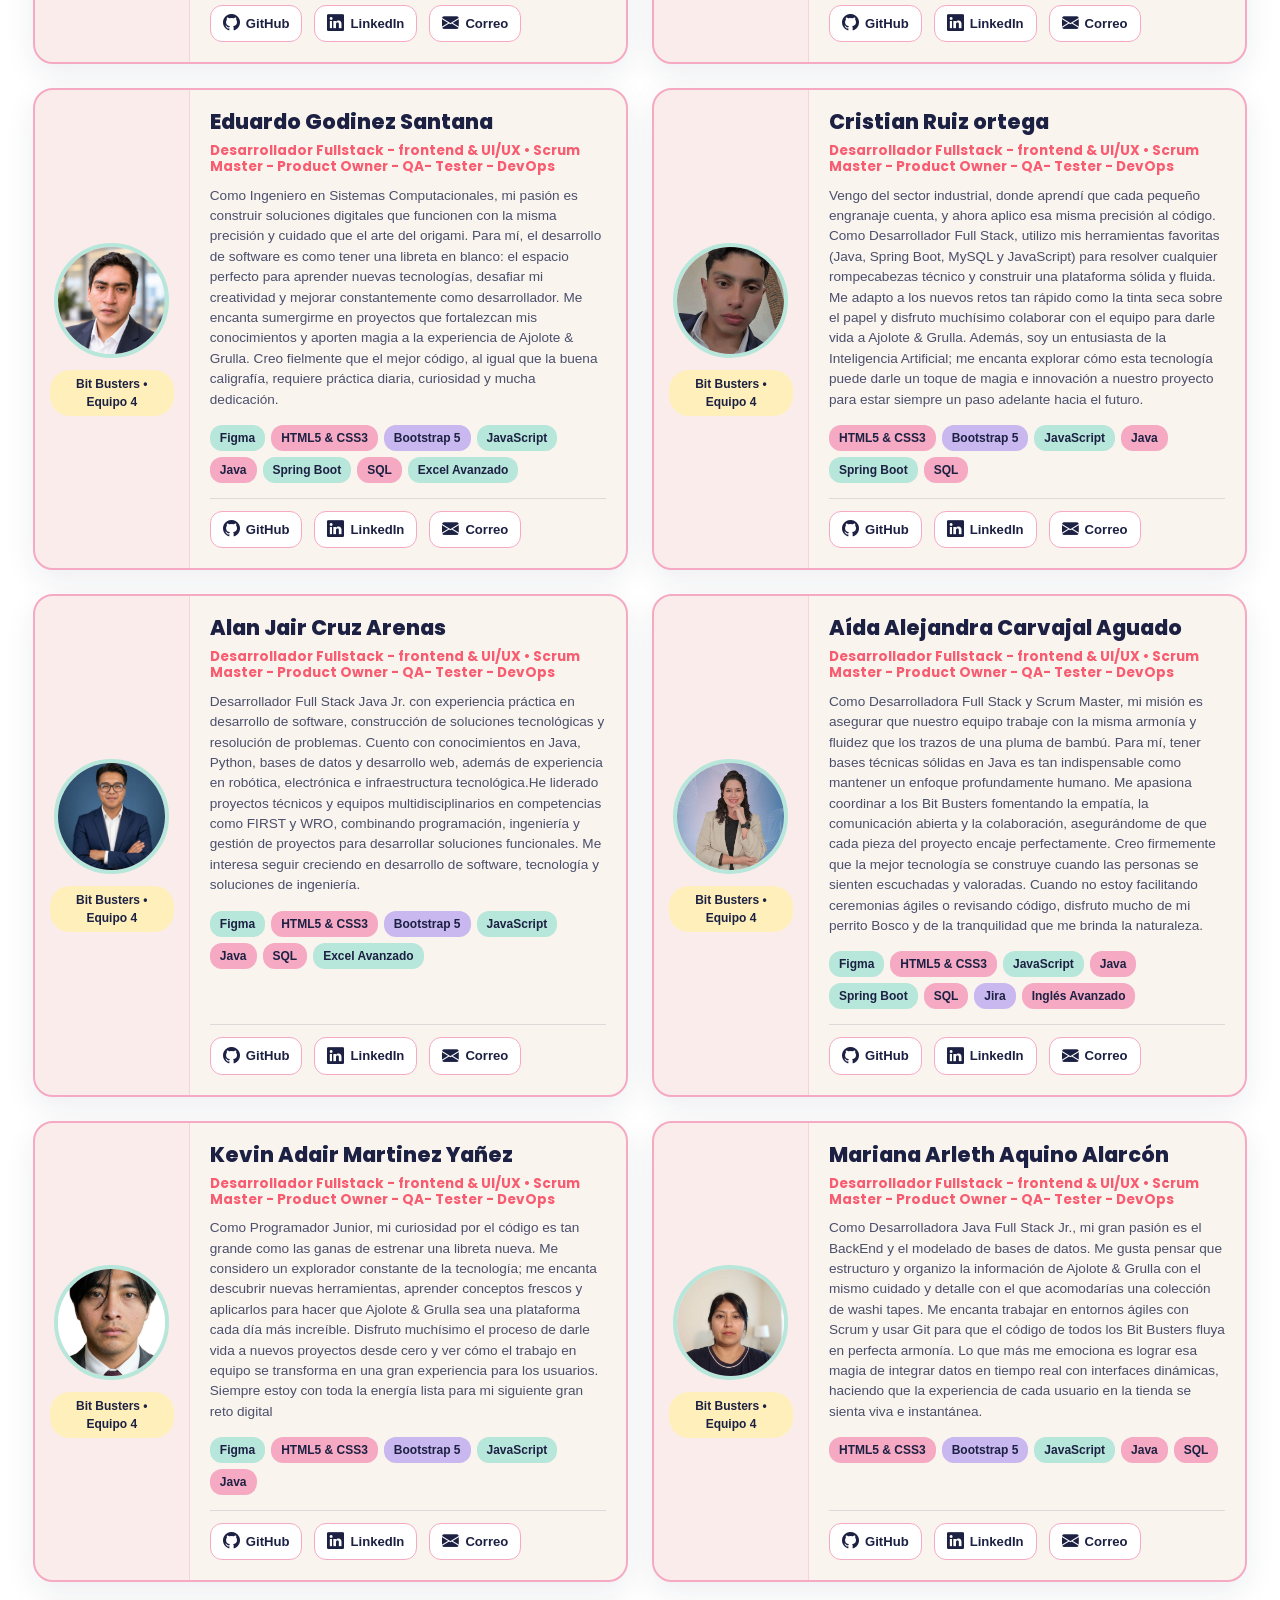
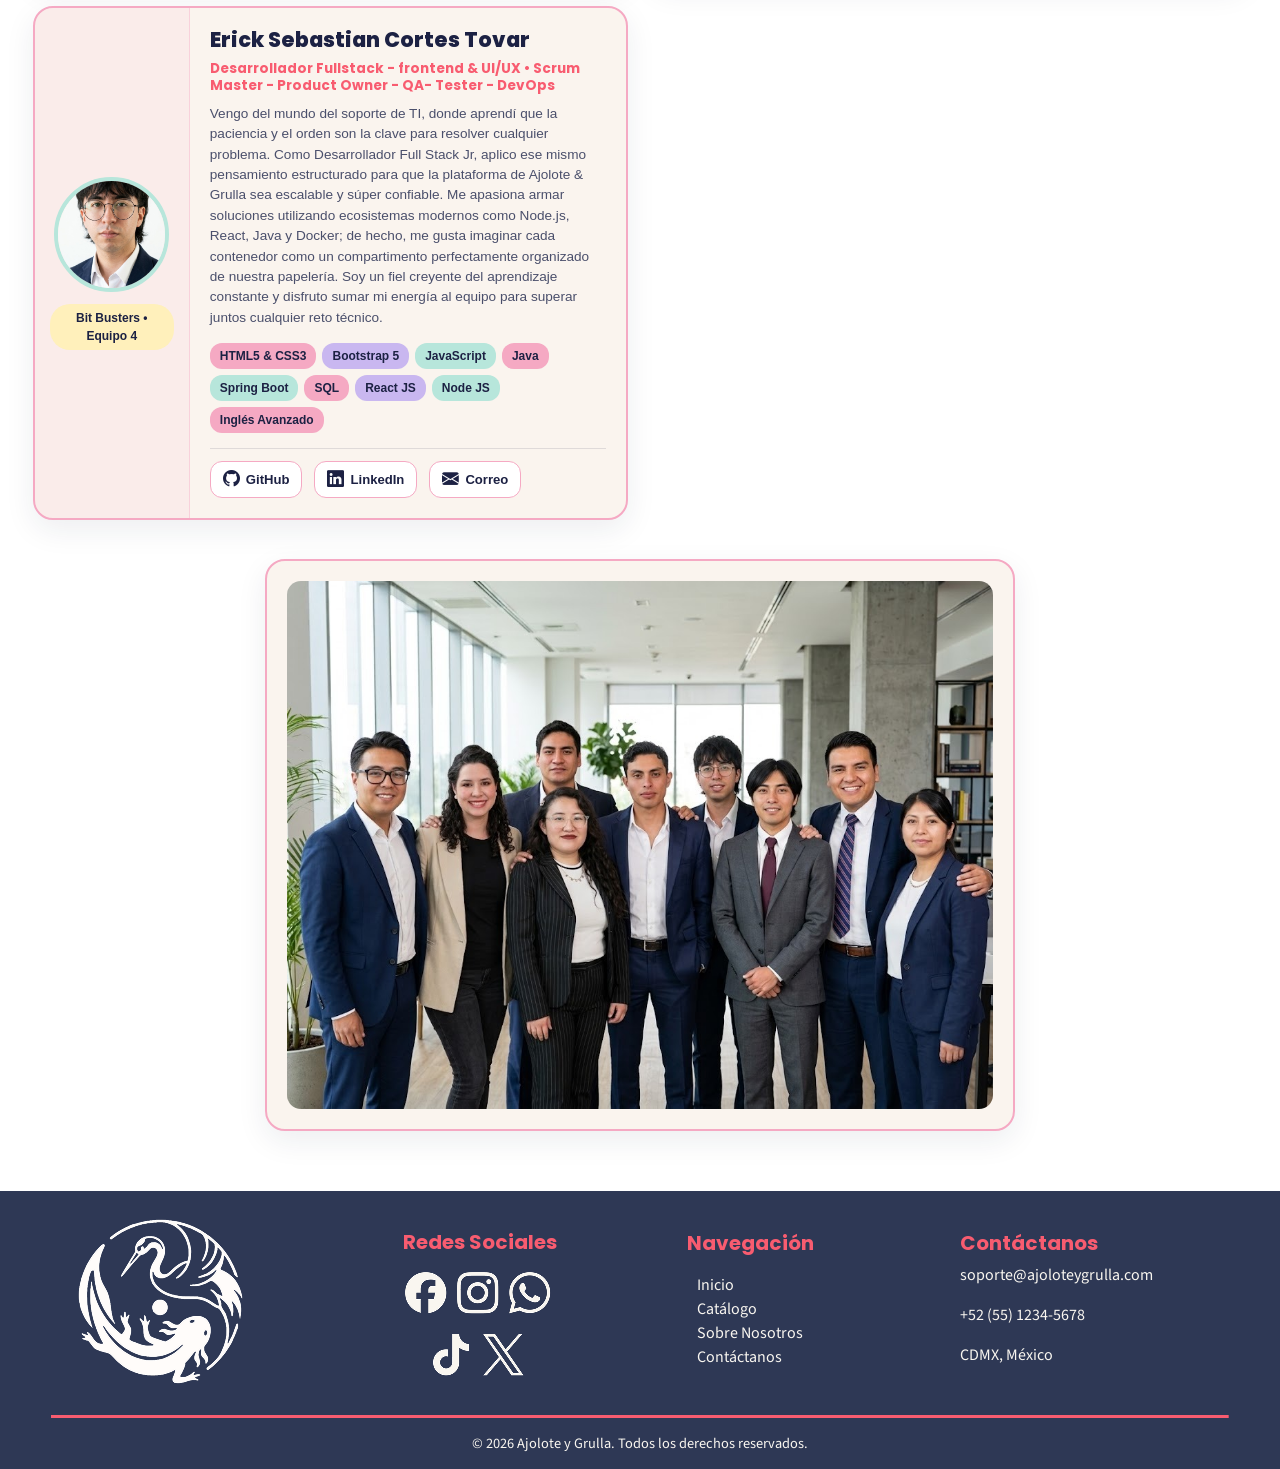
==== commit 33f6735b: "Diseño final de tarjetas de equipo" ====
--- a/about.html
+++ b/about.html
@@ -12,9 +12,6 @@
     
     <!-- Iconos bootstrap -->
     <link rel="stylesheet" href="https://cdn.jsdelivr.net/npm/bootstrap-icons@1.13.2/font/bootstrap-icons.min.css">
-
-    <!--Iconos Boxicons -->
-    <link href="https://unpkg.com/boxicons@2.1.4/css/boxicons.min.css" rel="stylesheet">   
 
     <!-- Estilos globales -->
     <link rel="stylesheet" href="./css/style.css">
@@ -37,13 +34,12 @@
 
     <!-- Componente Footer -->
     <footer id="footer"></footer>
-
+    
     <!-- Bootstrap JS -->
     <script src="https://cdn.jsdelivr.net/npm/bootstrap@5.3.8/dist/js/bootstrap.bundle.min.js" integrity="sha384-FKyoEForCGlyvwx9Hj09JcYn3nv7wiPVlz7YYwJrWVcXK/BmnVDxM+D2scQbITxI" crossorigin="anonymous"></script>
 
-    <script src="js/pages/about/presentationcards.js"></script>
-        
     <!-- JavaScript -->
     <script type="module" src="./js/main.js"></script>
+    <script src="js/pages/about/presentationcards.js"></script>
 </body>
 </html>
--- a/css/pages/about/presentationcards.css
+++ b/css/pages/about/presentationcards.css
@@ -1,6 +1,4 @@
-
 /* VARIABLES DE COLOR */
-
 :root {
     --indigo: #1C2143;
     --coral: #F85C70;
@@ -12,15 +10,32 @@
     --rosa-pastel: #F5A9C3;
 }
 
-
 /* SECCIÓN NUESTRO EQUIPO */
-
 .about-team {
     width: 100%;
-    padding: 60px 20px;
+    padding: 30px 20px 60px 20px;
     background-color: var(--bg-page);
     color: var(--indigo);
     font-family: 'Nunito', sans-serif;
+}
+.section-header-team {
+    grid-column: 1 / -1;
+    text-align: left;
+    margin-bottom: 5px;
+}
+
+.section-title-main {
+    font-size: 2.2rem;
+    font-weight: 800;
+    color: var(--indigo);
+    margin-bottom: 4px;
+    line-height: 1.2;
+}
+
+.section-subtitle-main {
+    font-size: 1rem;
+    color: #4a4f6b;
+    margin-bottom: 0;
 }
 
 #about-team,
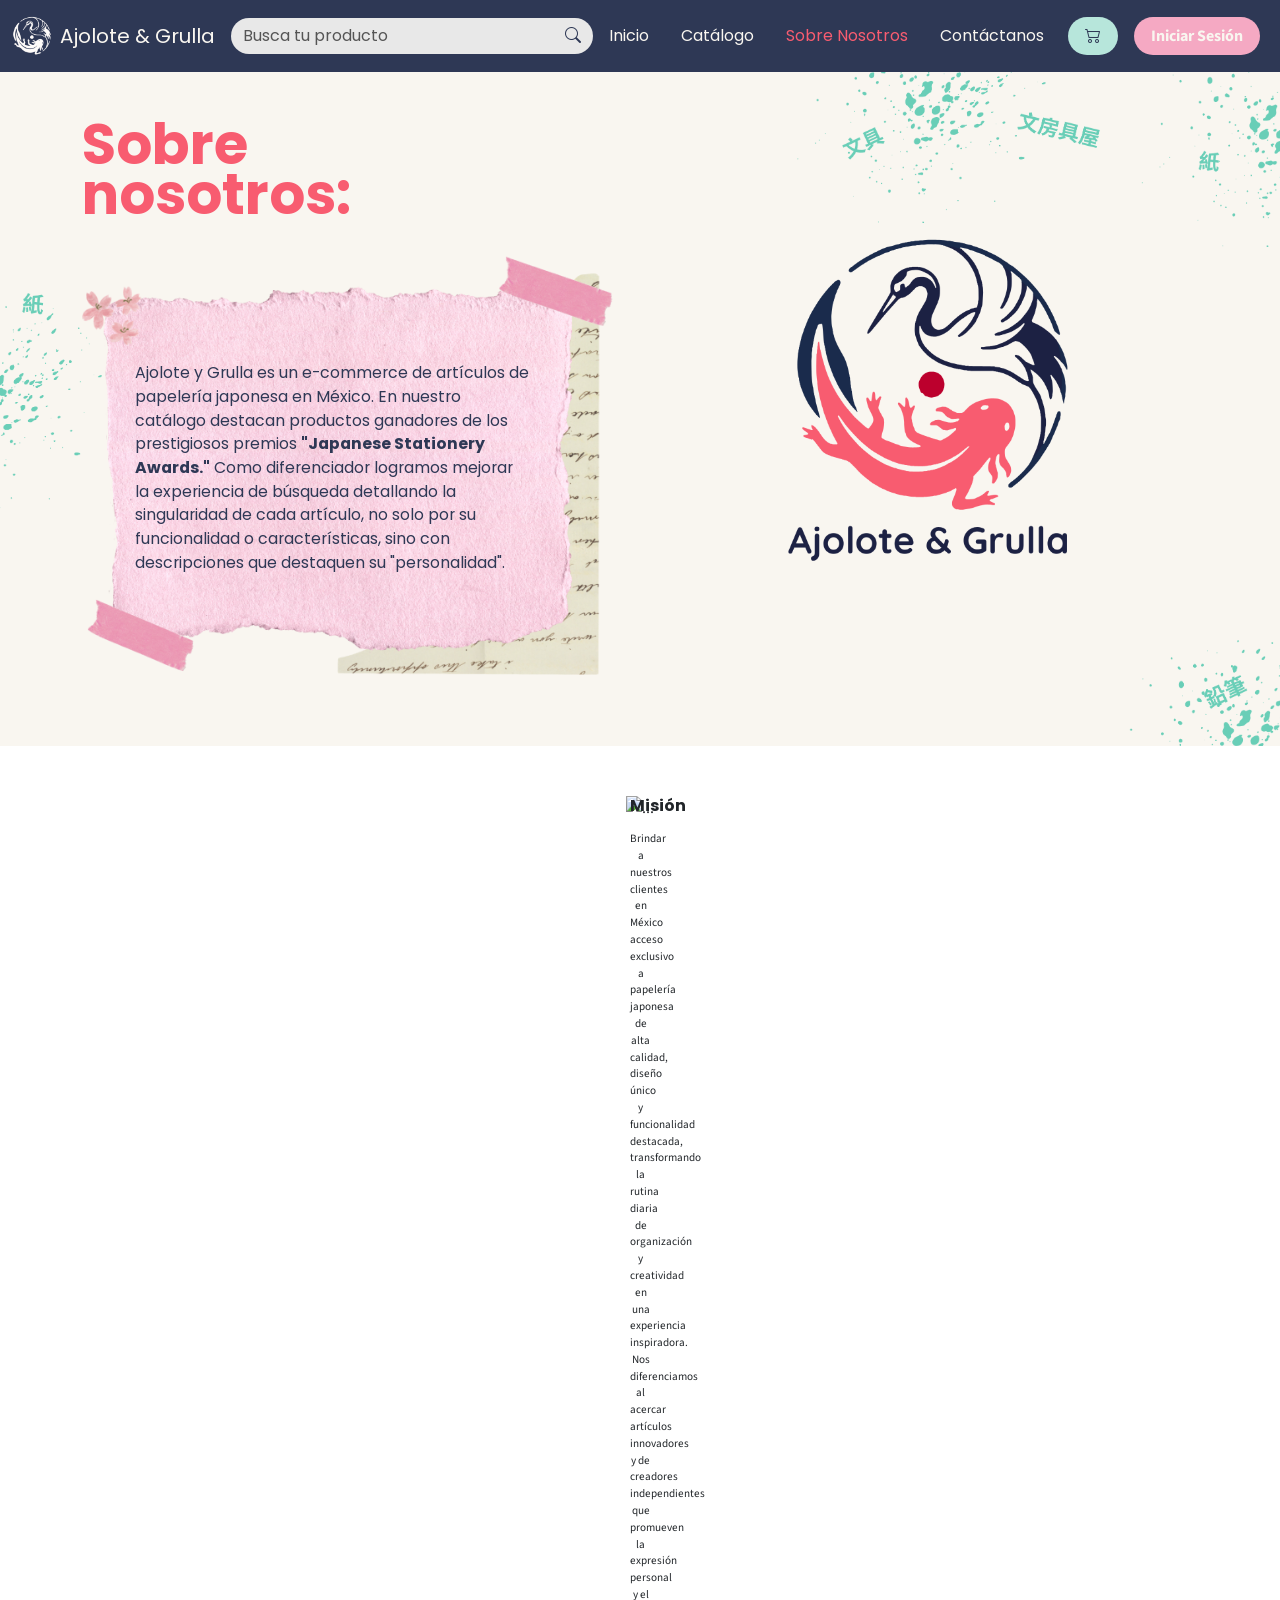
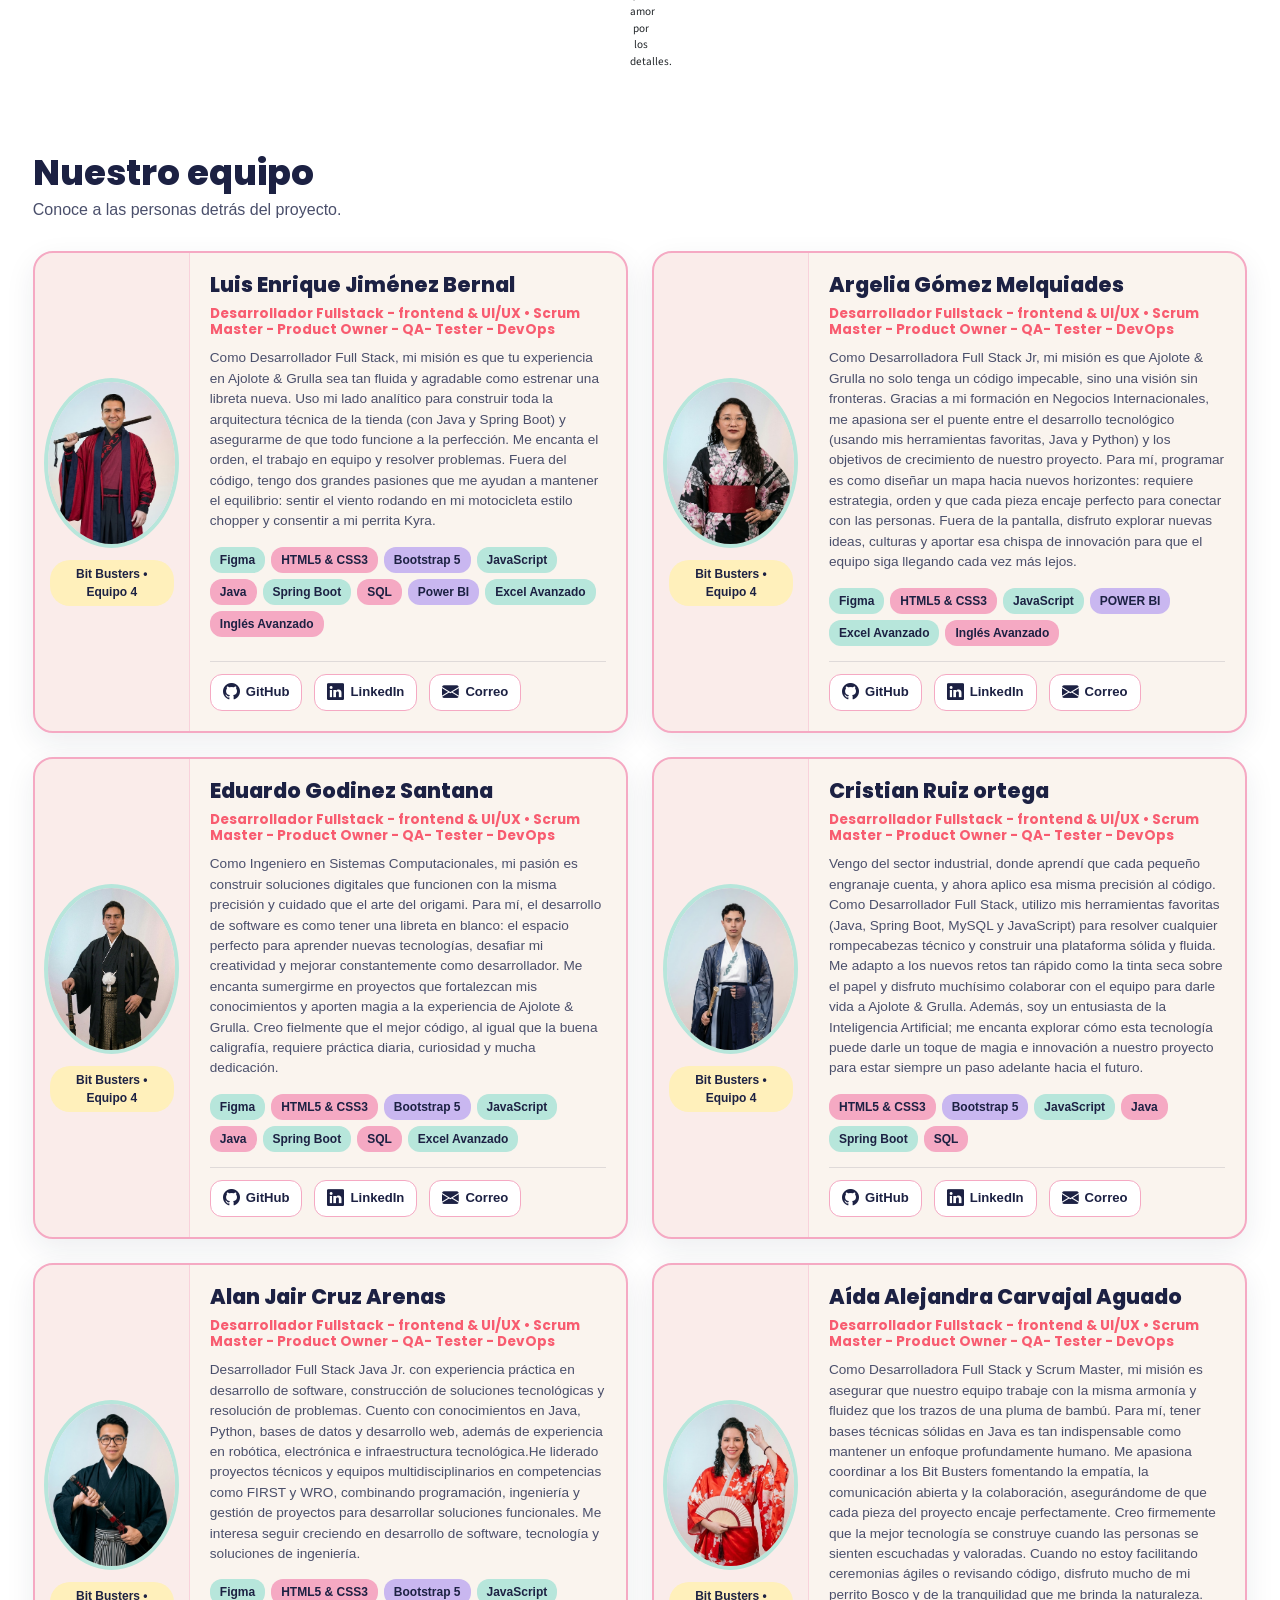
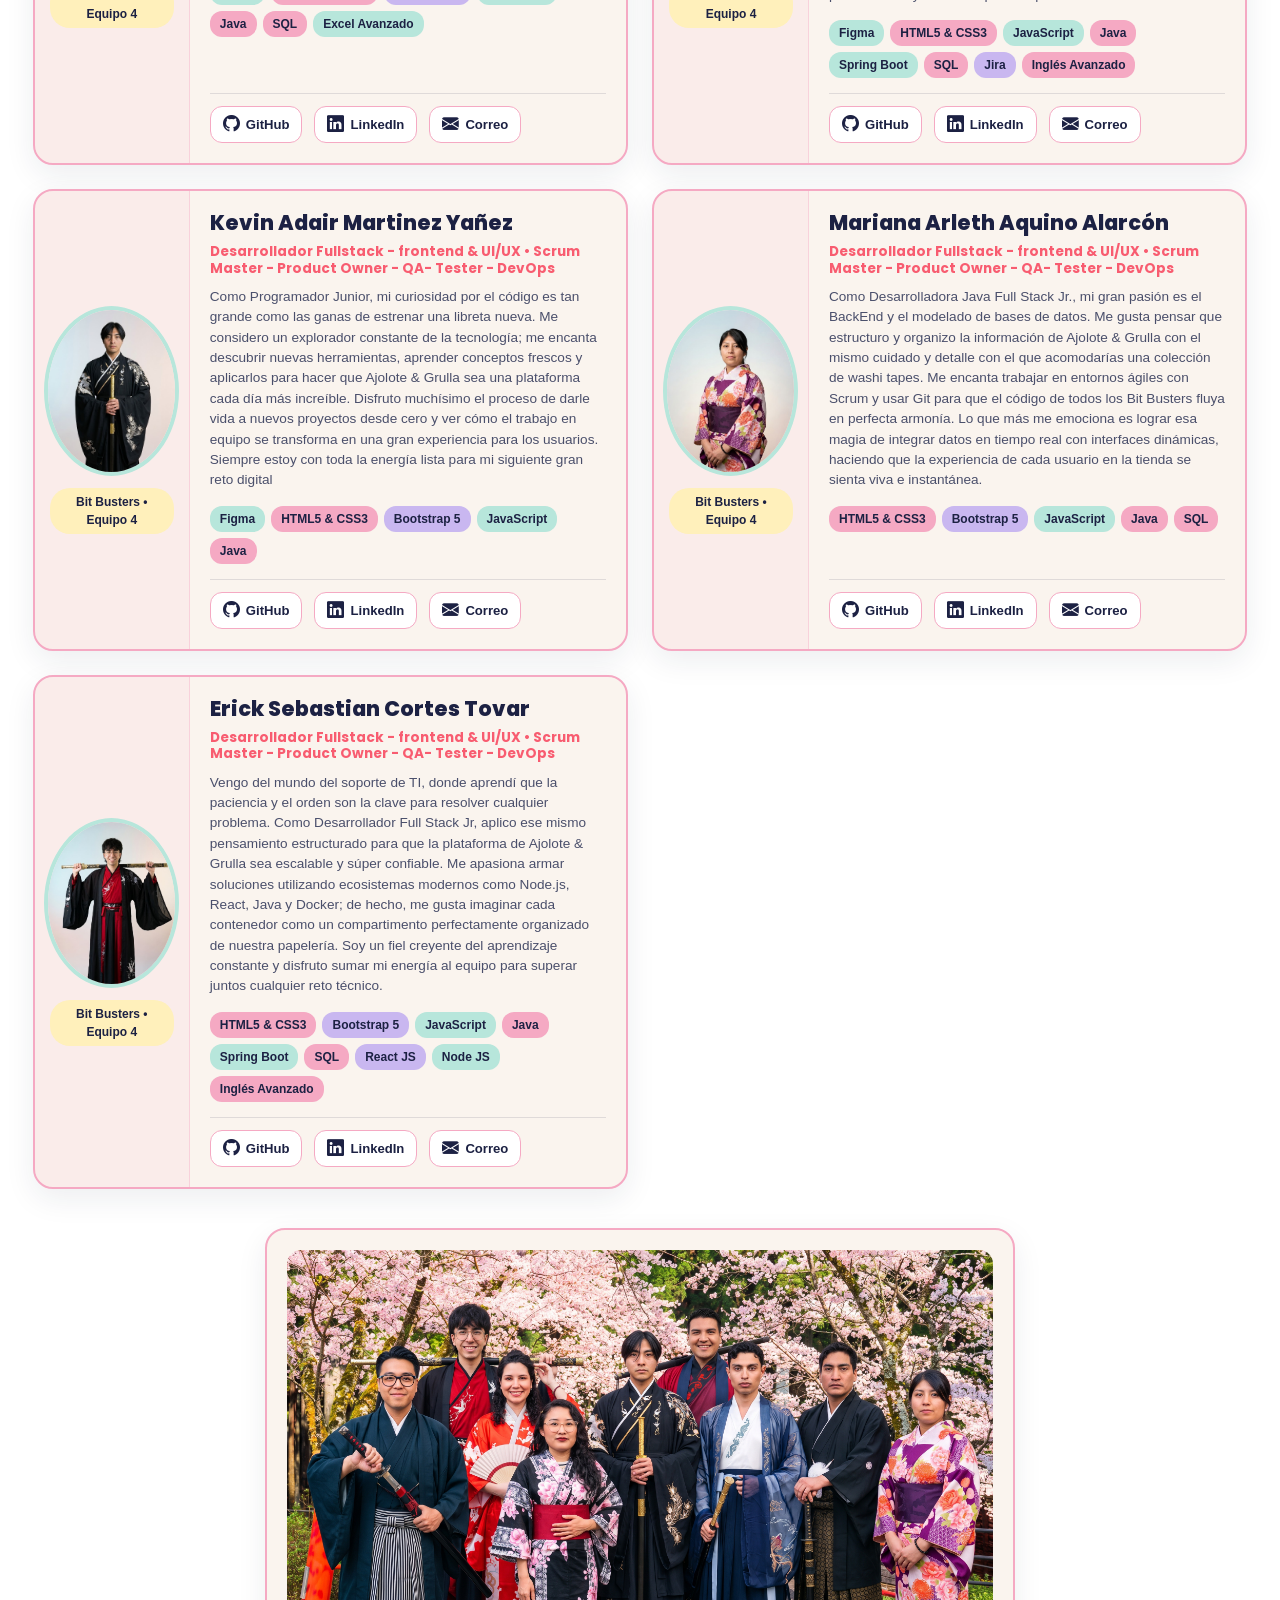
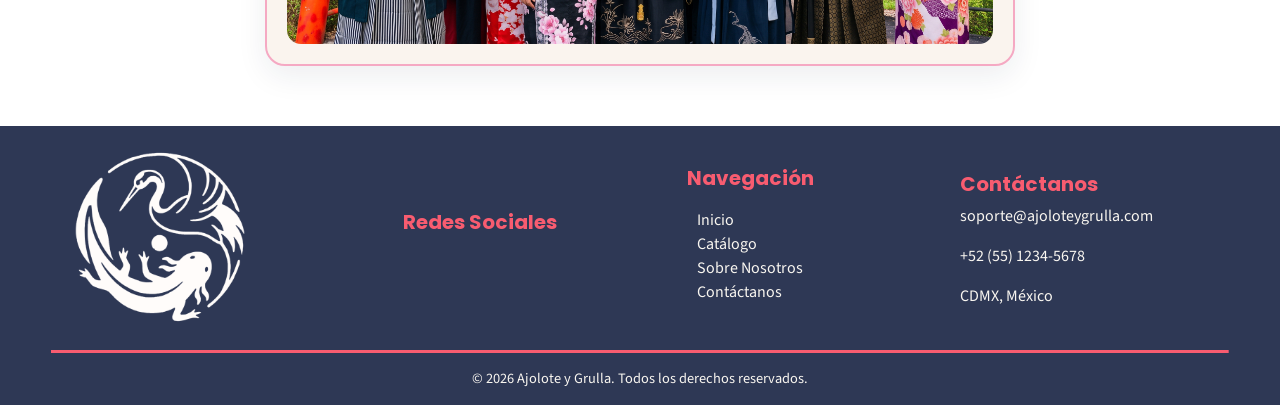
==== commit 51b99f2d: "feat: actualizar estilos e iconos del footer" ====
--- a/about.html
+++ b/about.html
@@ -9,16 +9,19 @@
 
     <!-- Bootstrap CSS -->
     <link href="https://cdn.jsdelivr.net/npm/bootstrap@5.3.8/dist/css/bootstrap.min.css" rel="stylesheet" integrity="sha384-sRIl4kxILFvY47J16cr9ZwB07vP4J8+LH7qKQnuqkuIAvNWLzeN8tE5YBujZqJLB" crossorigin="anonymous">
-    
+
     <!-- Iconos bootstrap -->
     <link rel="stylesheet" href="https://cdn.jsdelivr.net/npm/bootstrap-icons@1.13.2/font/bootstrap-icons.min.css">
 
+    <!-- Boxicons - Brand Icons -->
+    <link href="https://cdn.boxicons.com/3.0.8/fonts/brands/boxicons-brands.min.css" rel="stylesheet">
+
     <!-- Estilos globales -->
     <link rel="stylesheet" href="./css/style.css">
-    
+
     <!-- Estilos de About -->
     <link rel="stylesheet" href="./css/pages/about/style-about.css">
-    <link rel="stylesheet" href="./css/pages/about/presentationcards.css">  
+    <link rel="stylesheet" href="./css/pages/about/presentationcards.css">
 
 </head>
 <body class="pt-5">
@@ -34,7 +37,7 @@
 
     <!-- Componente Footer -->
     <footer id="footer"></footer>
-    
+
     <!-- Bootstrap JS -->
     <script src="https://cdn.jsdelivr.net/npm/bootstrap@5.3.8/dist/js/bootstrap.bundle.min.js" integrity="sha384-FKyoEForCGlyvwx9Hj09JcYn3nv7wiPVlz7YYwJrWVcXK/BmnVDxM+D2scQbITxI" crossorigin="anonymous"></script>
 
--- a/css/pages/about/style-about.css
+++ b/css/pages/about/style-about.css
@@ -8,7 +8,7 @@
 @import url("./hero.css");
 
 /* Carrusel: misión, visión y valores */
-@import url("./carrusel.css");
+@import url("./carousel.css");
 
 /* Nuestro equipo */
 @import url("./team.css");
--- a/css/pages/about/presentationcards.css
+++ b/css/pages/about/presentationcards.css
@@ -80,8 +80,8 @@
 }
 
 .avatar {
-    width: 115px;
-    height: 115px;
+    width: 135px;
+    height: 170px;
     border-radius: 50%;
     object-fit: cover;
     border: 4px solid var(--menta-pastel);
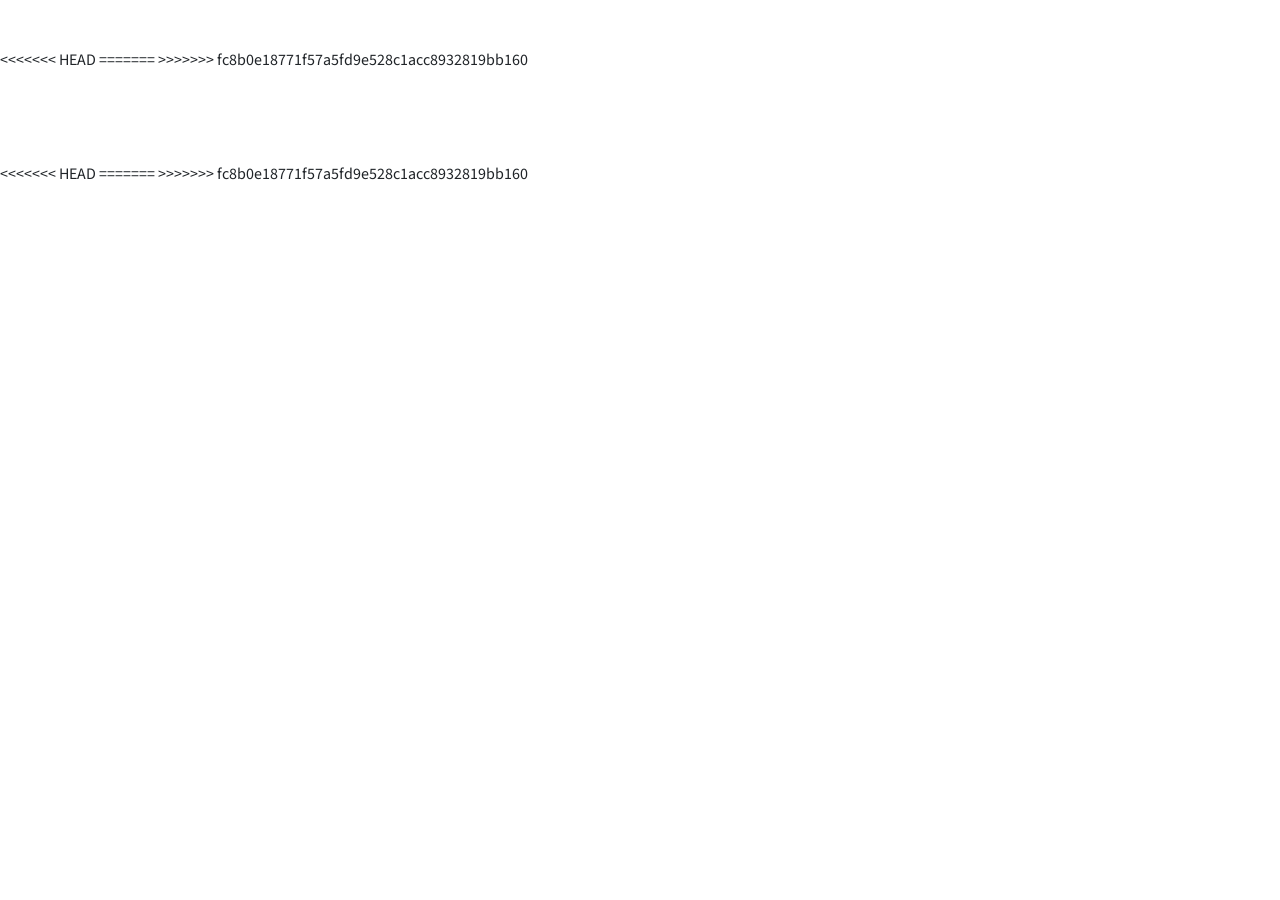
==== commit 228ddbde: "Merge: integración de cambios remotos y locales" ====
--- a/about.html
+++ b/about.html
@@ -9,6 +9,7 @@
 
     <!-- Bootstrap CSS -->
     <link href="https://cdn.jsdelivr.net/npm/bootstrap@5.3.8/dist/css/bootstrap.min.css" rel="stylesheet" integrity="sha384-sRIl4kxILFvY47J16cr9ZwB07vP4J8+LH7qKQnuqkuIAvNWLzeN8tE5YBujZqJLB" crossorigin="anonymous">
+<<<<<<< HEAD
 
     <!-- Iconos bootstrap -->
     <link rel="stylesheet" href="https://cdn.jsdelivr.net/npm/bootstrap-icons@1.13.2/font/bootstrap-icons.min.css">
@@ -22,6 +23,18 @@
     <!-- Estilos de About -->
     <link rel="stylesheet" href="./css/pages/about/style-about.css">
     <link rel="stylesheet" href="./css/pages/about/presentationcards.css">
+=======
+    
+    <!-- Iconos bootstrap -->
+    <link rel="stylesheet" href="https://cdn.jsdelivr.net/npm/bootstrap-icons@1.13.2/font/bootstrap-icons.min.css">
+
+    <!-- Estilos globales -->
+    <link rel="stylesheet" href="./css/style.css">
+    
+    <!-- Estilos de About -->
+    <link rel="stylesheet" href="./css/pages/about/style-about.css">
+    <link rel="stylesheet" href="./css/pages/about/presentationcards.css">  
+>>>>>>> fc8b0e18771f57a5fd9e528c1acc8932819bb160
 
 </head>
 <body class="pt-5">
@@ -37,7 +50,11 @@
 
     <!-- Componente Footer -->
     <footer id="footer"></footer>
+<<<<<<< HEAD
 
+=======
+    
+>>>>>>> fc8b0e18771f57a5fd9e528c1acc8932819bb160
     <!-- Bootstrap JS -->
     <script src="https://cdn.jsdelivr.net/npm/bootstrap@5.3.8/dist/js/bootstrap.bundle.min.js" integrity="sha384-FKyoEForCGlyvwx9Hj09JcYn3nv7wiPVlz7YYwJrWVcXK/BmnVDxM+D2scQbITxI" crossorigin="anonymous"></script>
 
--- a/css/pages/about/style-about.css
+++ b/css/pages/about/style-about.css
@@ -8,7 +8,7 @@
 @import url("./hero.css");
 
 /* Carrusel: misión, visión y valores */
-@import url("./carousel.css");
+@import url("./carrusel.css");
 
 /* Nuestro equipo */
 @import url("./team.css");
--- a/css/pages/about/style-about.css
+++ b/css/pages/about/style-about.css
@@ -8,7 +8,7 @@
 @import url("./hero.css");
 
 /* Carrusel: misión, visión y valores */
-@import url("./carousel.css");
+@import url("./carrusel.css");
 
 /* Nuestro equipo */
 @import url("./team.css");
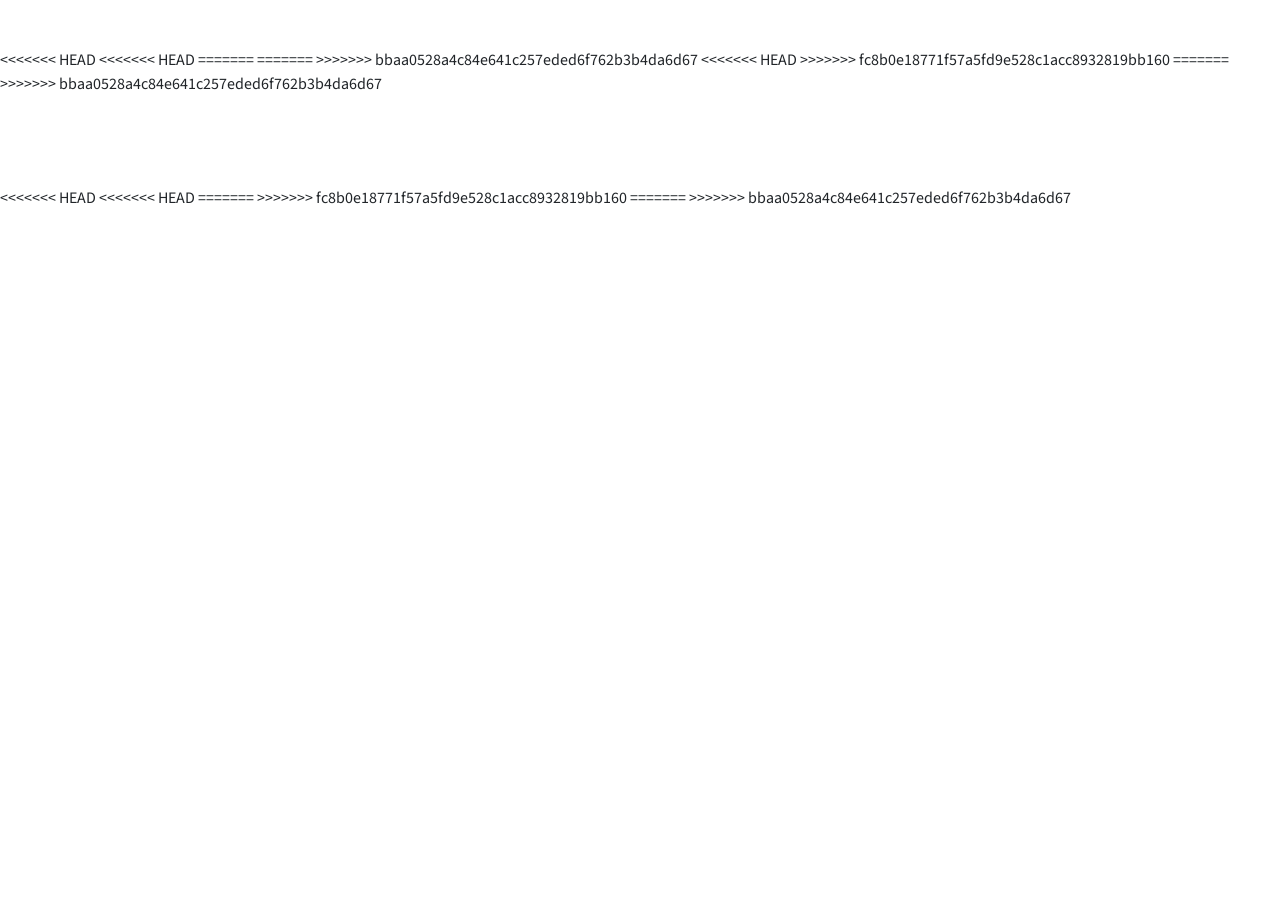
==== commit 8e1191b7: "Actualizacion name en formulario" ====
--- a/about.html
+++ b/about.html
@@ -9,6 +9,7 @@
 
     <!-- Bootstrap CSS -->
     <link href="https://cdn.jsdelivr.net/npm/bootstrap@5.3.8/dist/css/bootstrap.min.css" rel="stylesheet" integrity="sha384-sRIl4kxILFvY47J16cr9ZwB07vP4J8+LH7qKQnuqkuIAvNWLzeN8tE5YBujZqJLB" crossorigin="anonymous">
+<<<<<<< HEAD
 <<<<<<< HEAD
 
     <!-- Iconos bootstrap -->
@@ -25,16 +26,26 @@
     <link rel="stylesheet" href="./css/pages/about/presentationcards.css">
 =======
     
+=======
+
+>>>>>>> bbaa0528a4c84e641c257eded6f762b3b4da6d67
     <!-- Iconos bootstrap -->
     <link rel="stylesheet" href="https://cdn.jsdelivr.net/npm/bootstrap-icons@1.13.2/font/bootstrap-icons.min.css">
 
+    <!-- Boxicons - Brand Icons -->
+    <link href="https://cdn.boxicons.com/3.0.8/fonts/brands/boxicons-brands.min.css" rel="stylesheet">
+
     <!-- Estilos globales -->
     <link rel="stylesheet" href="./css/style.css">
-    
+
     <!-- Estilos de About -->
     <link rel="stylesheet" href="./css/pages/about/style-about.css">
+<<<<<<< HEAD
     <link rel="stylesheet" href="./css/pages/about/presentationcards.css">  
 >>>>>>> fc8b0e18771f57a5fd9e528c1acc8932819bb160
+=======
+    <link rel="stylesheet" href="./css/pages/about/presentationcards.css">
+>>>>>>> bbaa0528a4c84e641c257eded6f762b3b4da6d67
 
 </head>
 <body class="pt-5">
@@ -51,10 +62,14 @@
     <!-- Componente Footer -->
     <footer id="footer"></footer>
 <<<<<<< HEAD
+<<<<<<< HEAD
 
 =======
     
 >>>>>>> fc8b0e18771f57a5fd9e528c1acc8932819bb160
+=======
+
+>>>>>>> bbaa0528a4c84e641c257eded6f762b3b4da6d67
     <!-- Bootstrap JS -->
     <script src="https://cdn.jsdelivr.net/npm/bootstrap@5.3.8/dist/js/bootstrap.bundle.min.js" integrity="sha384-FKyoEForCGlyvwx9Hj09JcYn3nv7wiPVlz7YYwJrWVcXK/BmnVDxM+D2scQbITxI" crossorigin="anonymous"></script>
 
--- a/css/style.css
+++ b/css/style.css
@@ -85,9 +85,11 @@
   font-size: clamp(58px, 7vw, 96px);
 }
 
+/*
 button {
    all: unset; 
 }
+*/
 
 h1 i,
 h2 i {
--- a/css/style.css
+++ b/css/style.css
@@ -85,9 +85,11 @@
   font-size: clamp(58px, 7vw, 96px);
 }
 
+/*
 button {
    all: unset; 
 }
+*/
 
 h1 i,
 h2 i {
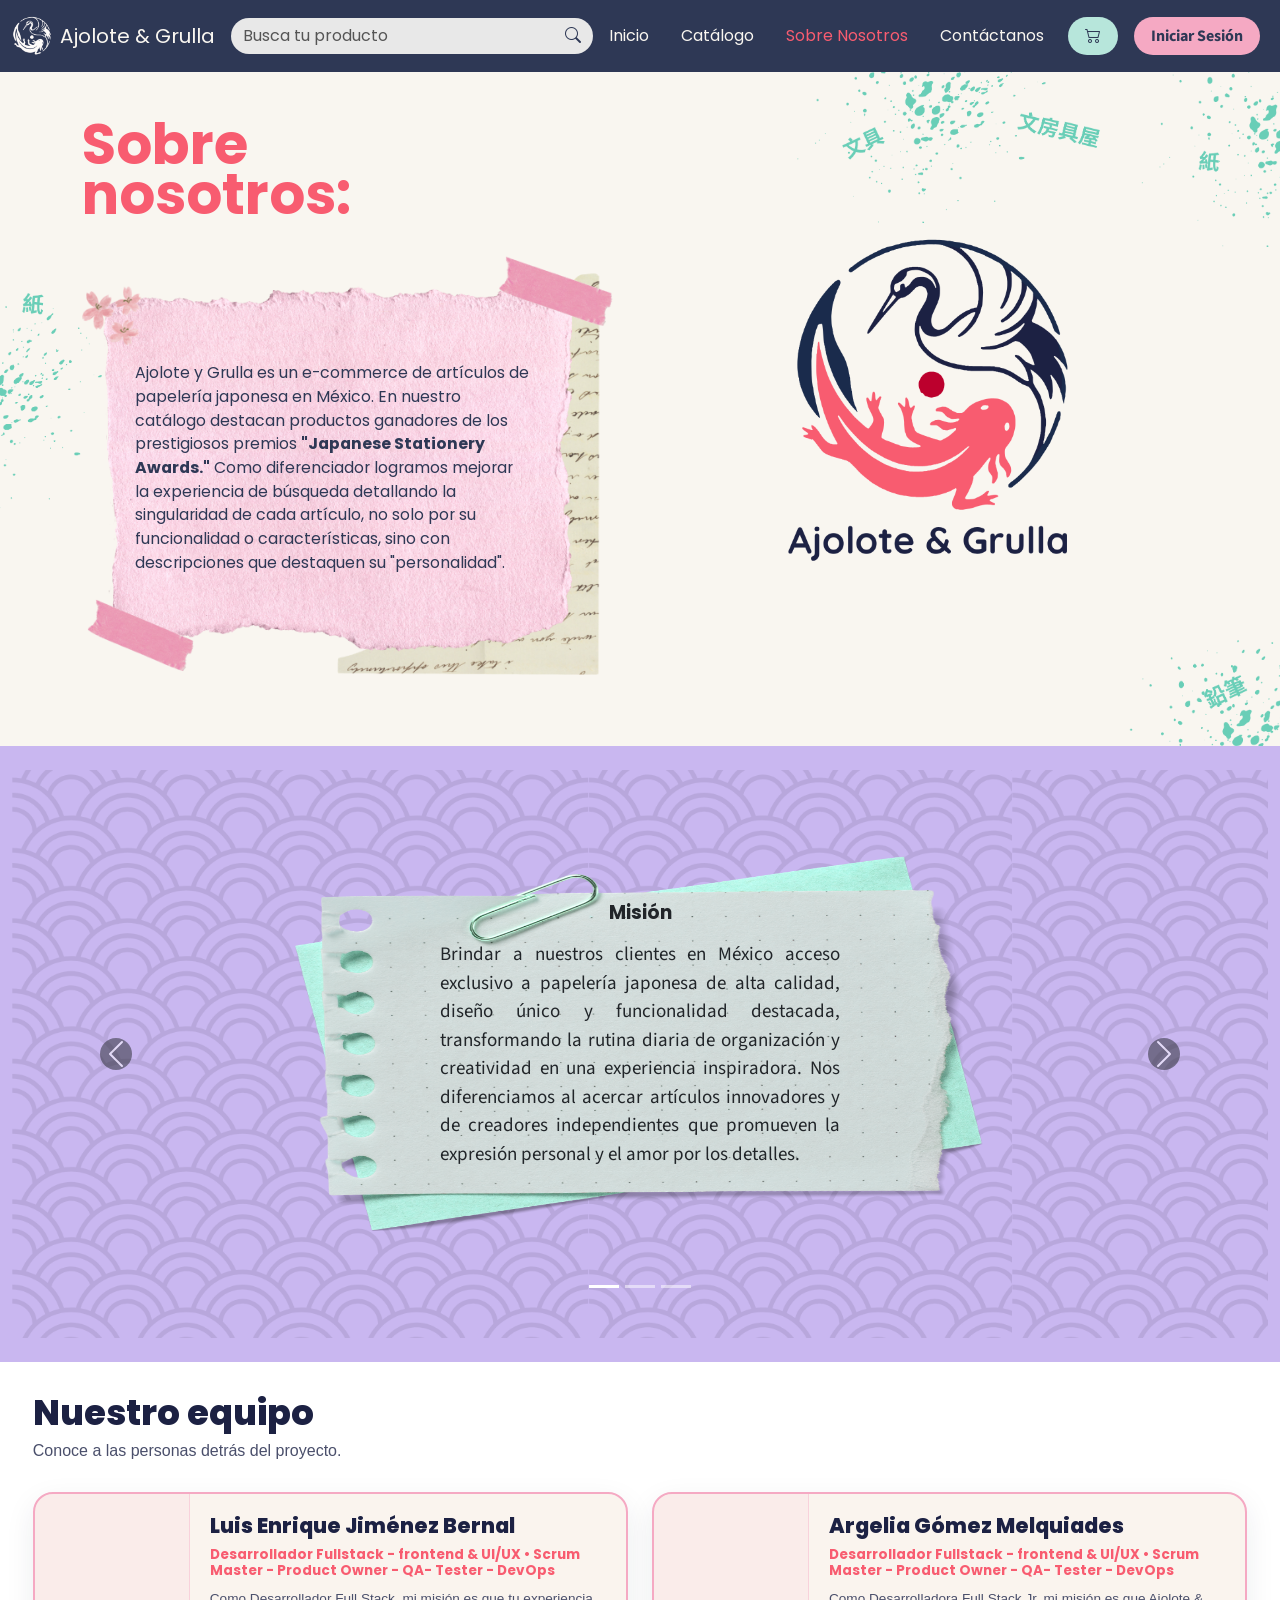
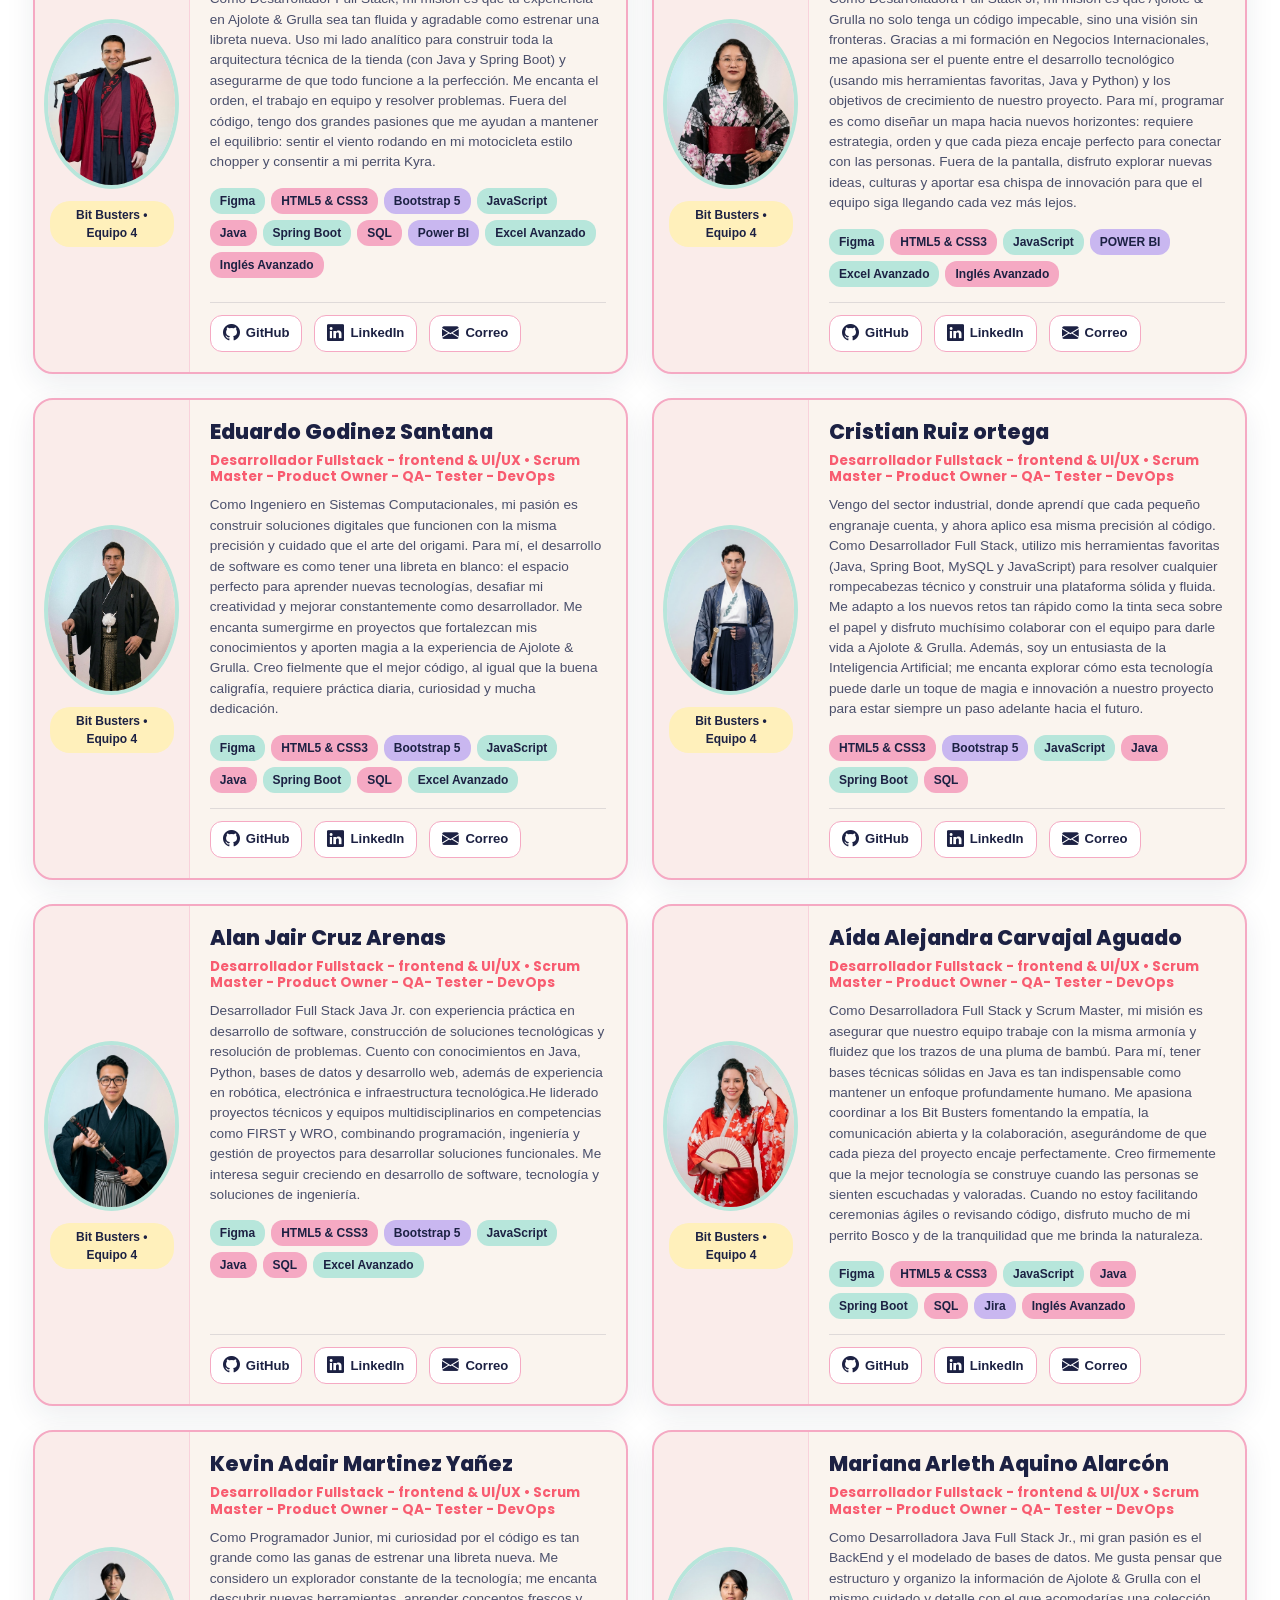
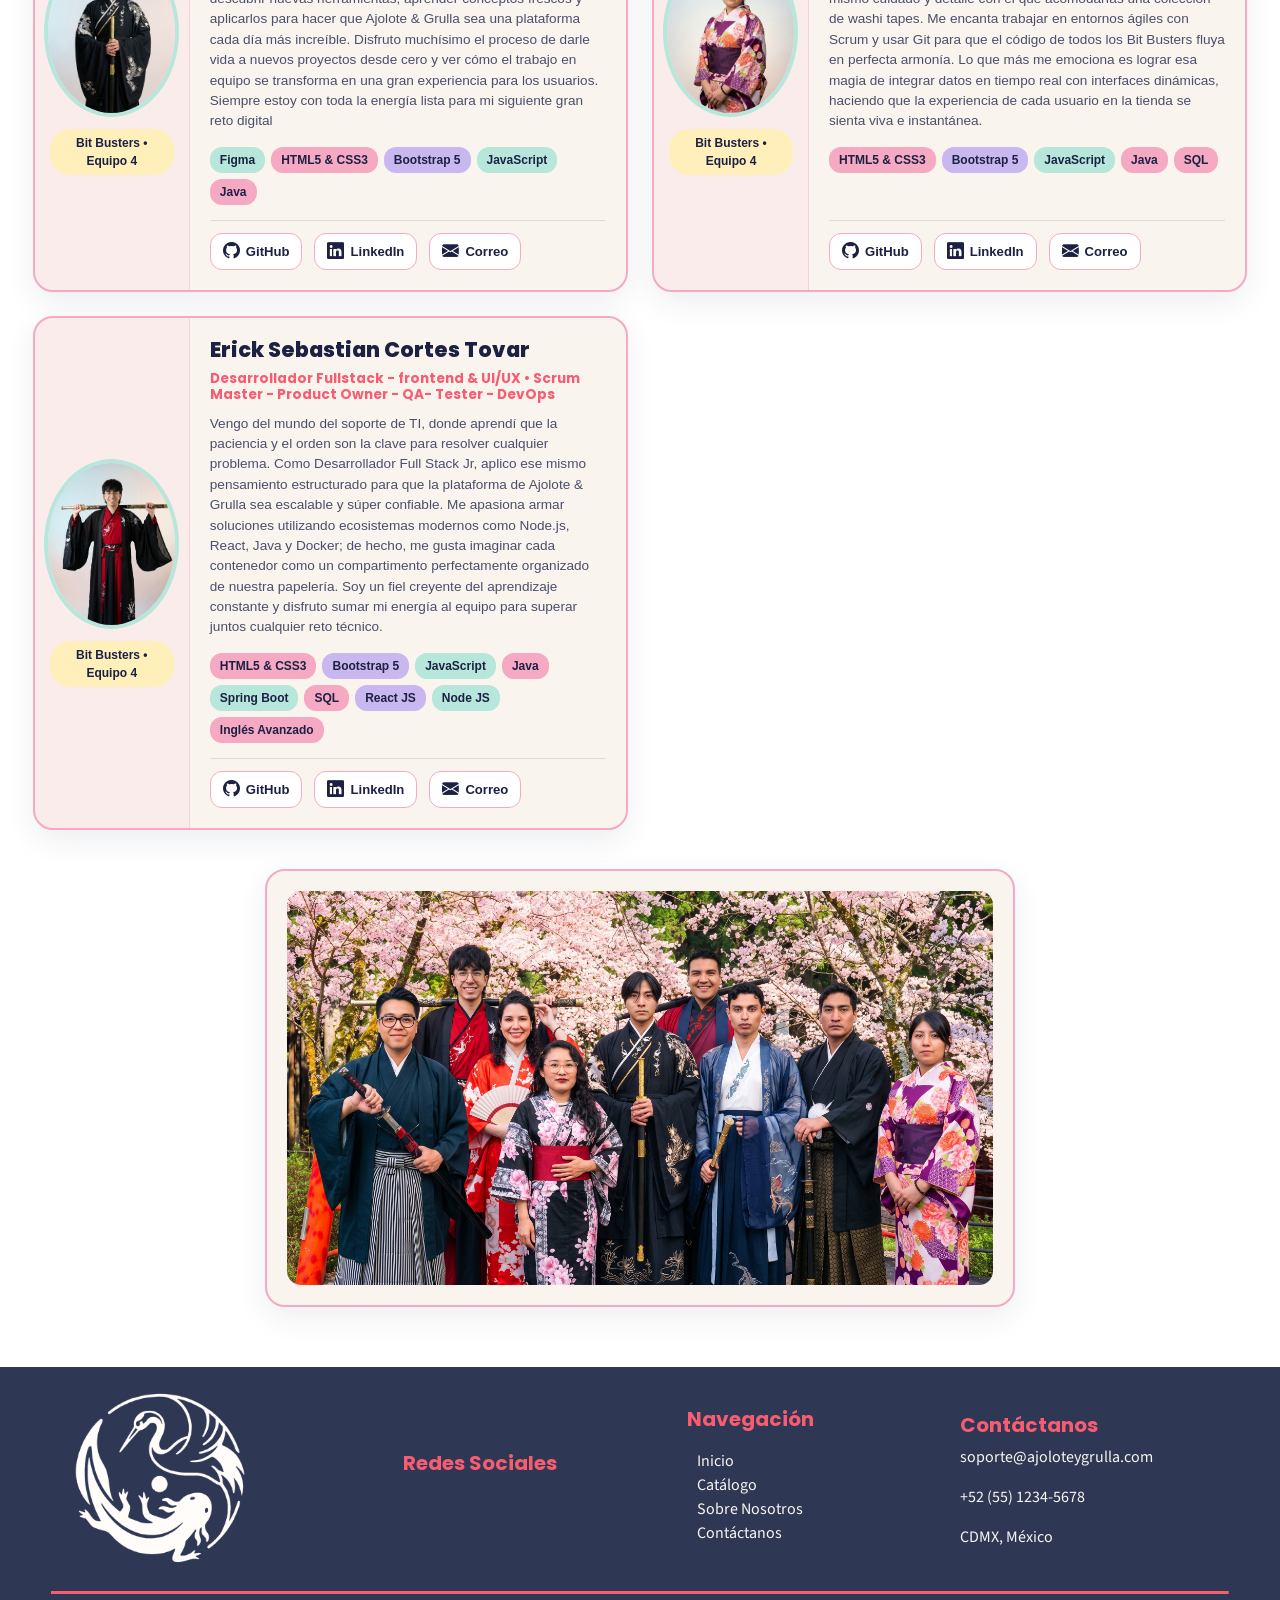
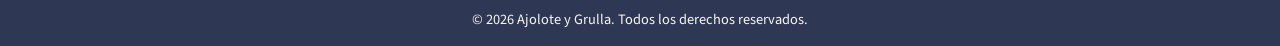
==== commit 34b9bc31: "Actualizacion name en formulario" ====
--- a/about.html
+++ b/about.html
@@ -9,8 +9,6 @@
 
     <!-- Bootstrap CSS -->
     <link href="https://cdn.jsdelivr.net/npm/bootstrap@5.3.8/dist/css/bootstrap.min.css" rel="stylesheet" integrity="sha384-sRIl4kxILFvY47J16cr9ZwB07vP4J8+LH7qKQnuqkuIAvNWLzeN8tE5YBujZqJLB" crossorigin="anonymous">
-<<<<<<< HEAD
-<<<<<<< HEAD
 
     <!-- Iconos bootstrap -->
     <link rel="stylesheet" href="https://cdn.jsdelivr.net/npm/bootstrap-icons@1.13.2/font/bootstrap-icons.min.css">
@@ -24,28 +22,6 @@
     <!-- Estilos de About -->
     <link rel="stylesheet" href="./css/pages/about/style-about.css">
     <link rel="stylesheet" href="./css/pages/about/presentationcards.css">
-=======
-    
-=======
-
->>>>>>> bbaa0528a4c84e641c257eded6f762b3b4da6d67
-    <!-- Iconos bootstrap -->
-    <link rel="stylesheet" href="https://cdn.jsdelivr.net/npm/bootstrap-icons@1.13.2/font/bootstrap-icons.min.css">
-
-    <!-- Boxicons - Brand Icons -->
-    <link href="https://cdn.boxicons.com/3.0.8/fonts/brands/boxicons-brands.min.css" rel="stylesheet">
-
-    <!-- Estilos globales -->
-    <link rel="stylesheet" href="./css/style.css">
-
-    <!-- Estilos de About -->
-    <link rel="stylesheet" href="./css/pages/about/style-about.css">
-<<<<<<< HEAD
-    <link rel="stylesheet" href="./css/pages/about/presentationcards.css">  
->>>>>>> fc8b0e18771f57a5fd9e528c1acc8932819bb160
-=======
-    <link rel="stylesheet" href="./css/pages/about/presentationcards.css">
->>>>>>> bbaa0528a4c84e641c257eded6f762b3b4da6d67
 
 </head>
 <body class="pt-5">
@@ -61,15 +37,7 @@
 
     <!-- Componente Footer -->
     <footer id="footer"></footer>
-<<<<<<< HEAD
-<<<<<<< HEAD
 
-=======
-    
->>>>>>> fc8b0e18771f57a5fd9e528c1acc8932819bb160
-=======
-
->>>>>>> bbaa0528a4c84e641c257eded6f762b3b4da6d67
     <!-- Bootstrap JS -->
     <script src="https://cdn.jsdelivr.net/npm/bootstrap@5.3.8/dist/js/bootstrap.bundle.min.js" integrity="sha384-FKyoEForCGlyvwx9Hj09JcYn3nv7wiPVlz7YYwJrWVcXK/BmnVDxM+D2scQbITxI" crossorigin="anonymous"></script>
 
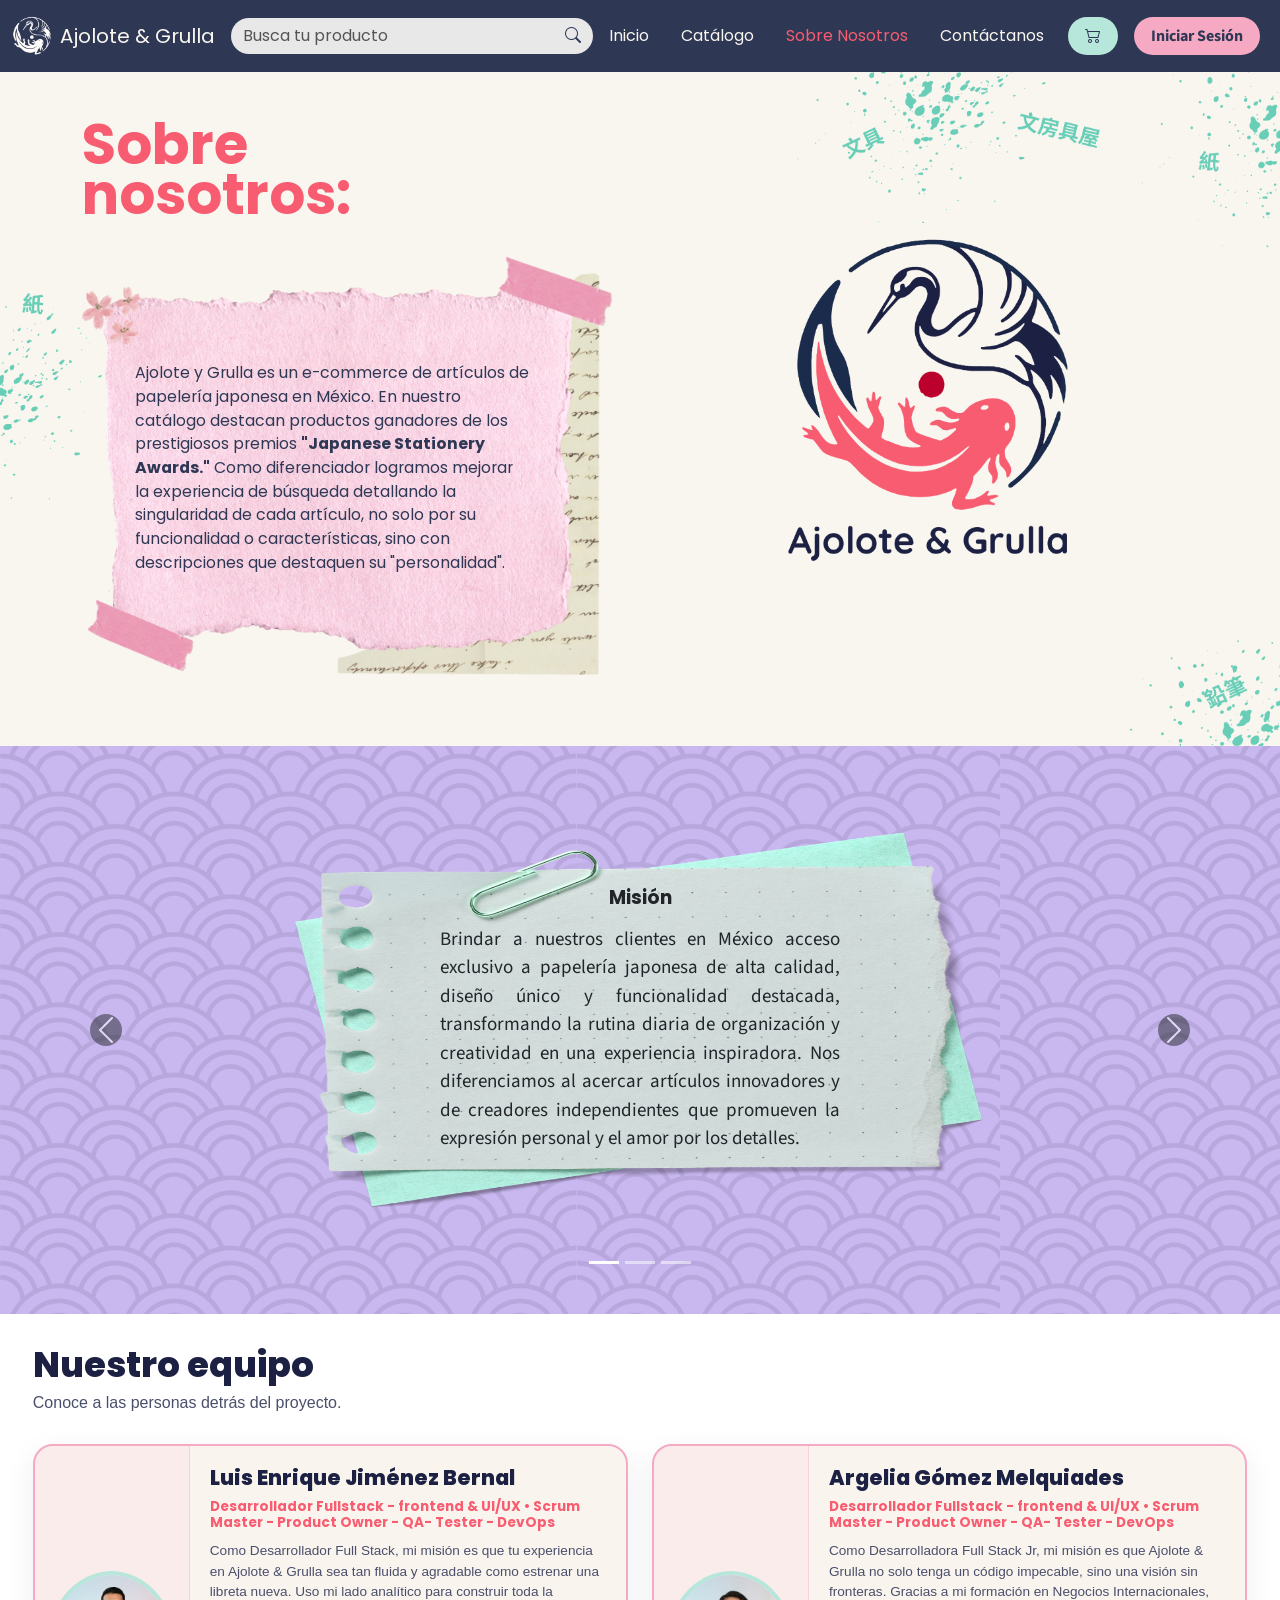
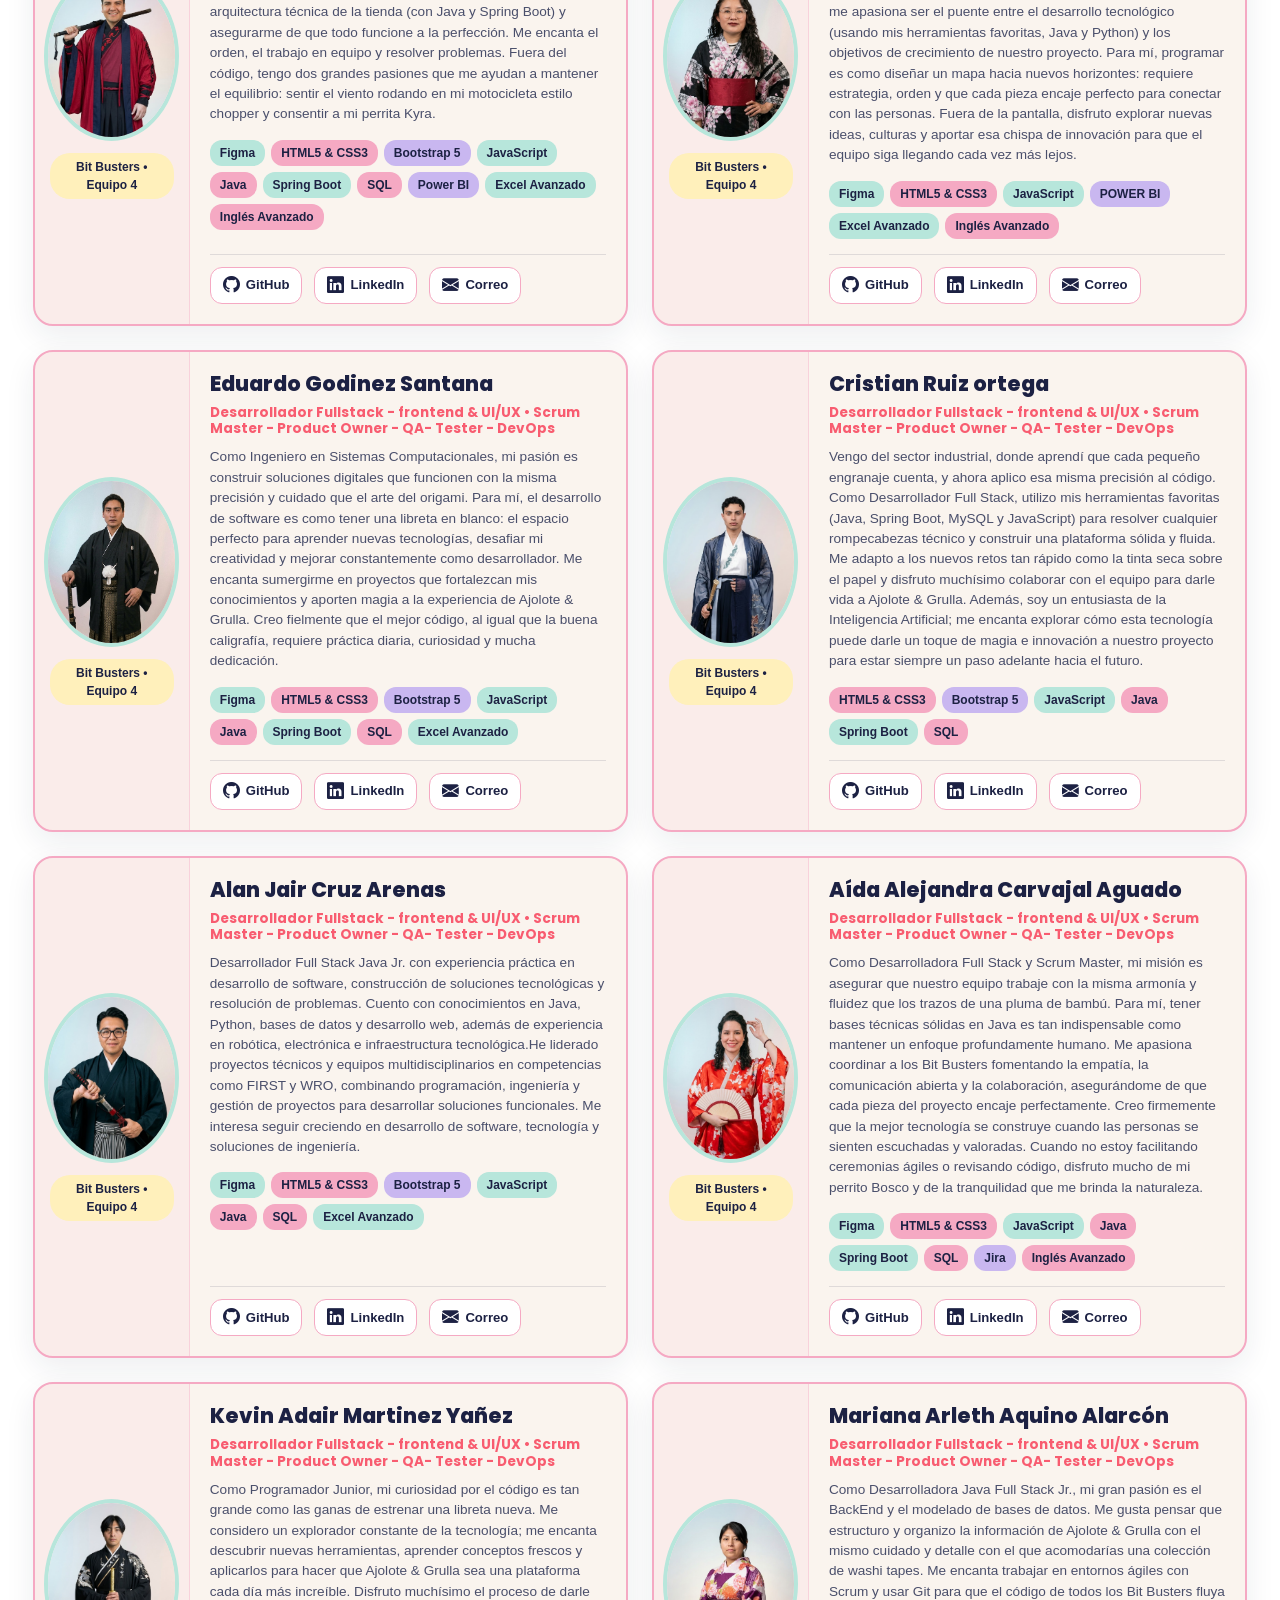
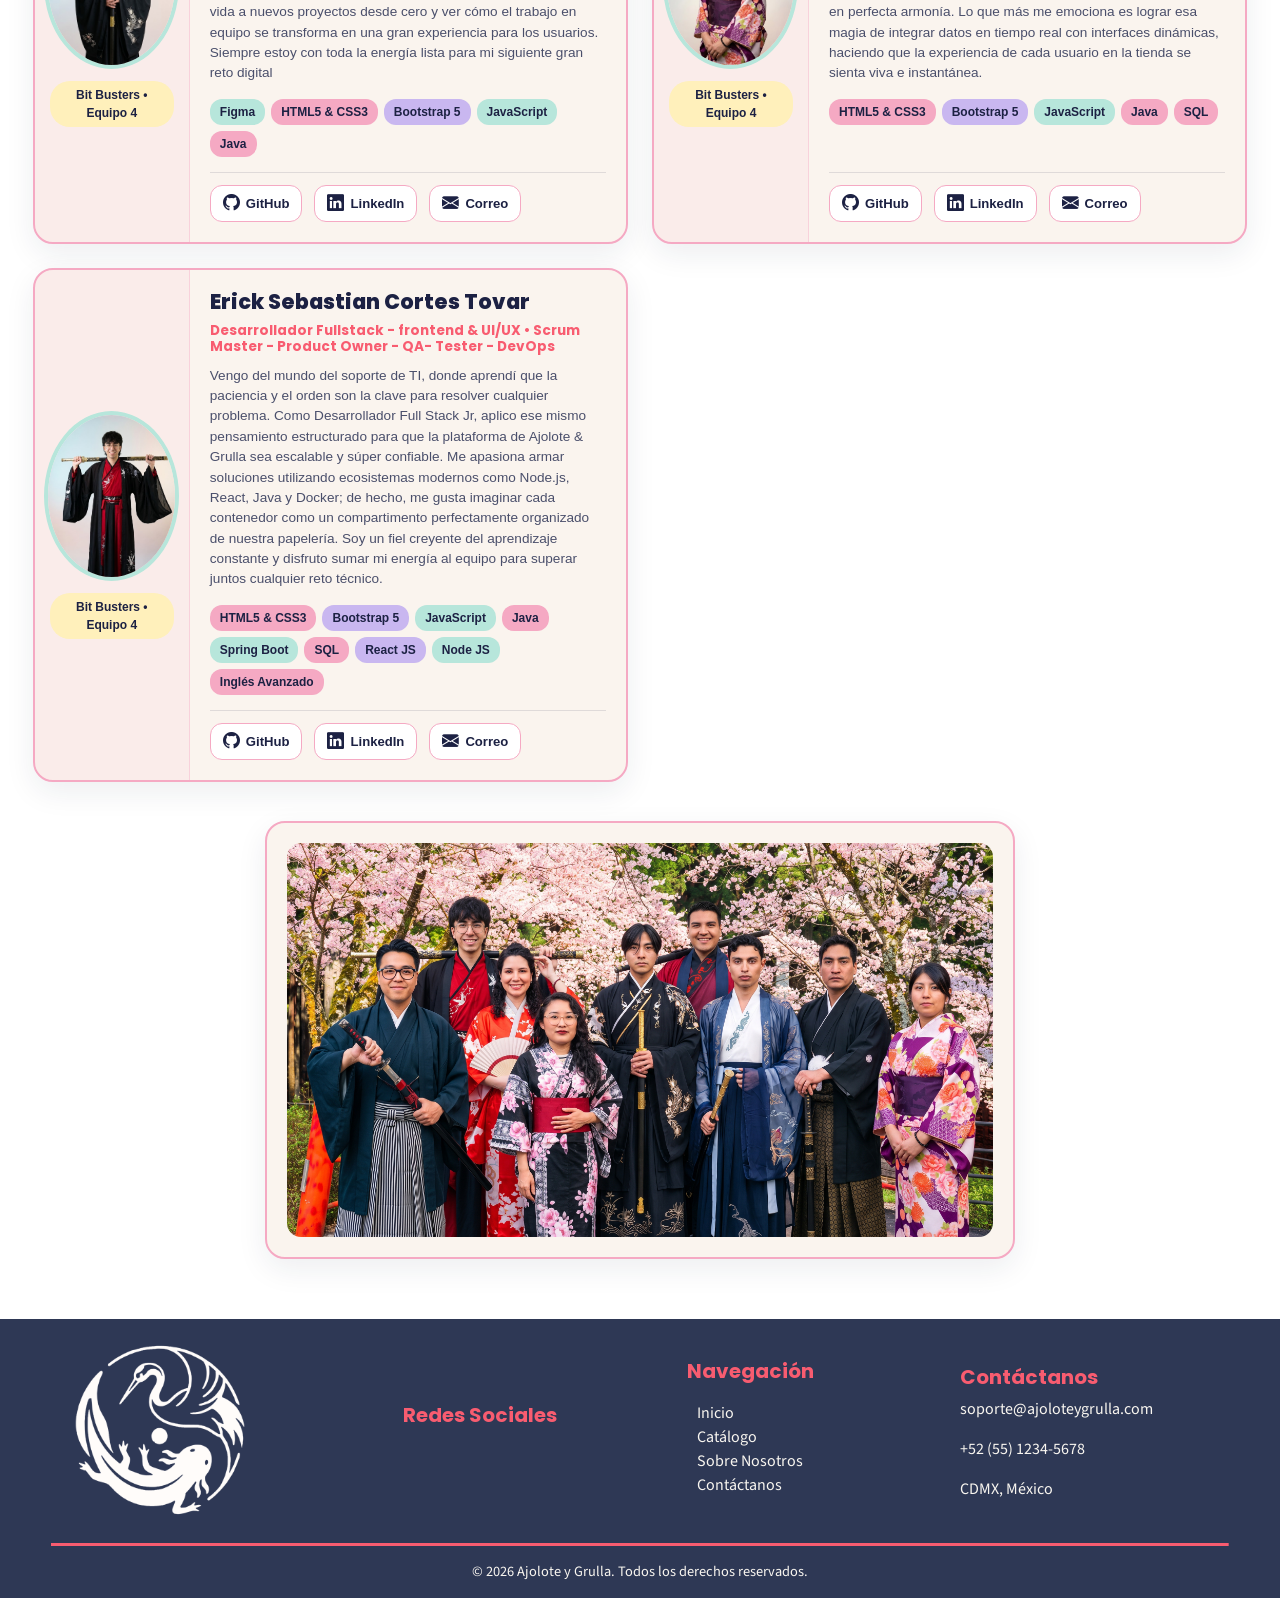
==== commit 35b15cbc: "Merge branch 'main' into develop" ====
--- a/about.html
+++ b/about.html
@@ -37,7 +37,7 @@
 
     <!-- Componente Footer -->
     <footer id="footer"></footer>
-
+    
     <!-- Bootstrap JS -->
     <script src="https://cdn.jsdelivr.net/npm/bootstrap@5.3.8/dist/js/bootstrap.bundle.min.js" integrity="sha384-FKyoEForCGlyvwx9Hj09JcYn3nv7wiPVlz7YYwJrWVcXK/BmnVDxM+D2scQbITxI" crossorigin="anonymous"></script>
 
